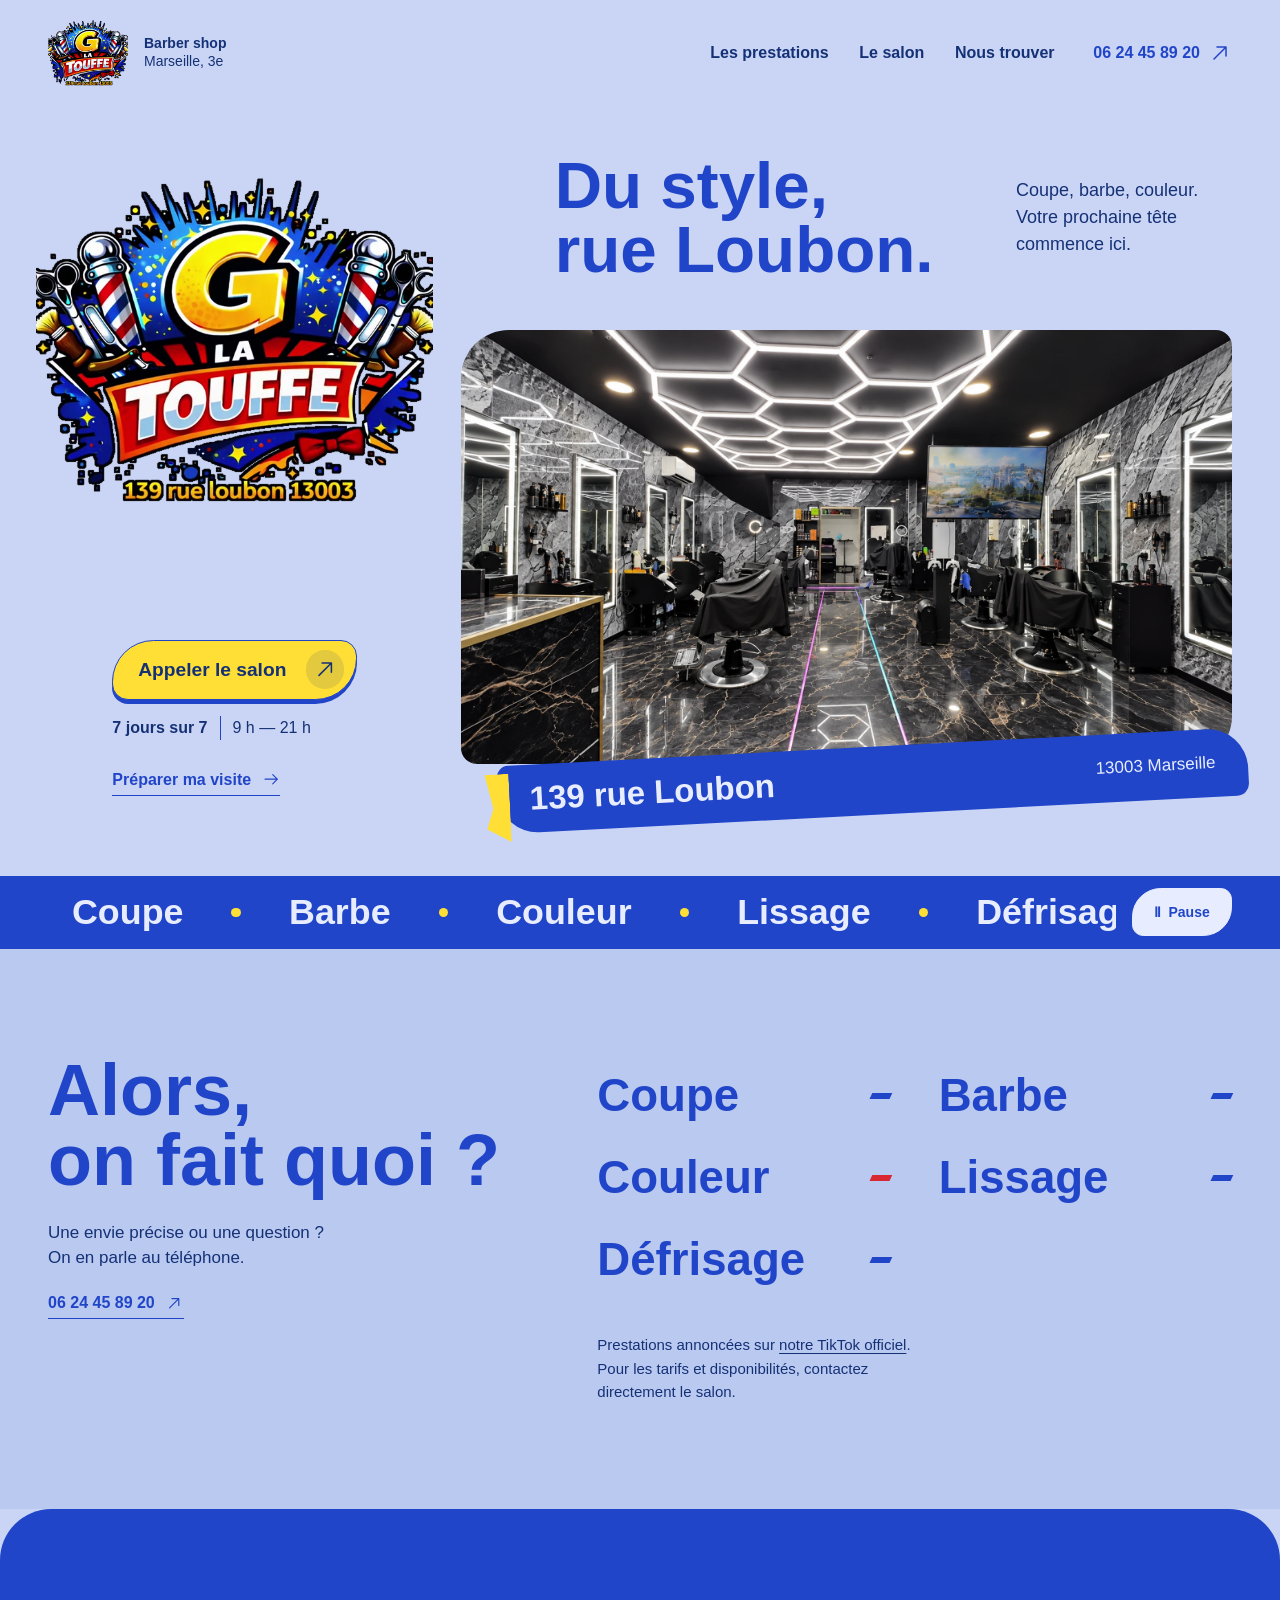
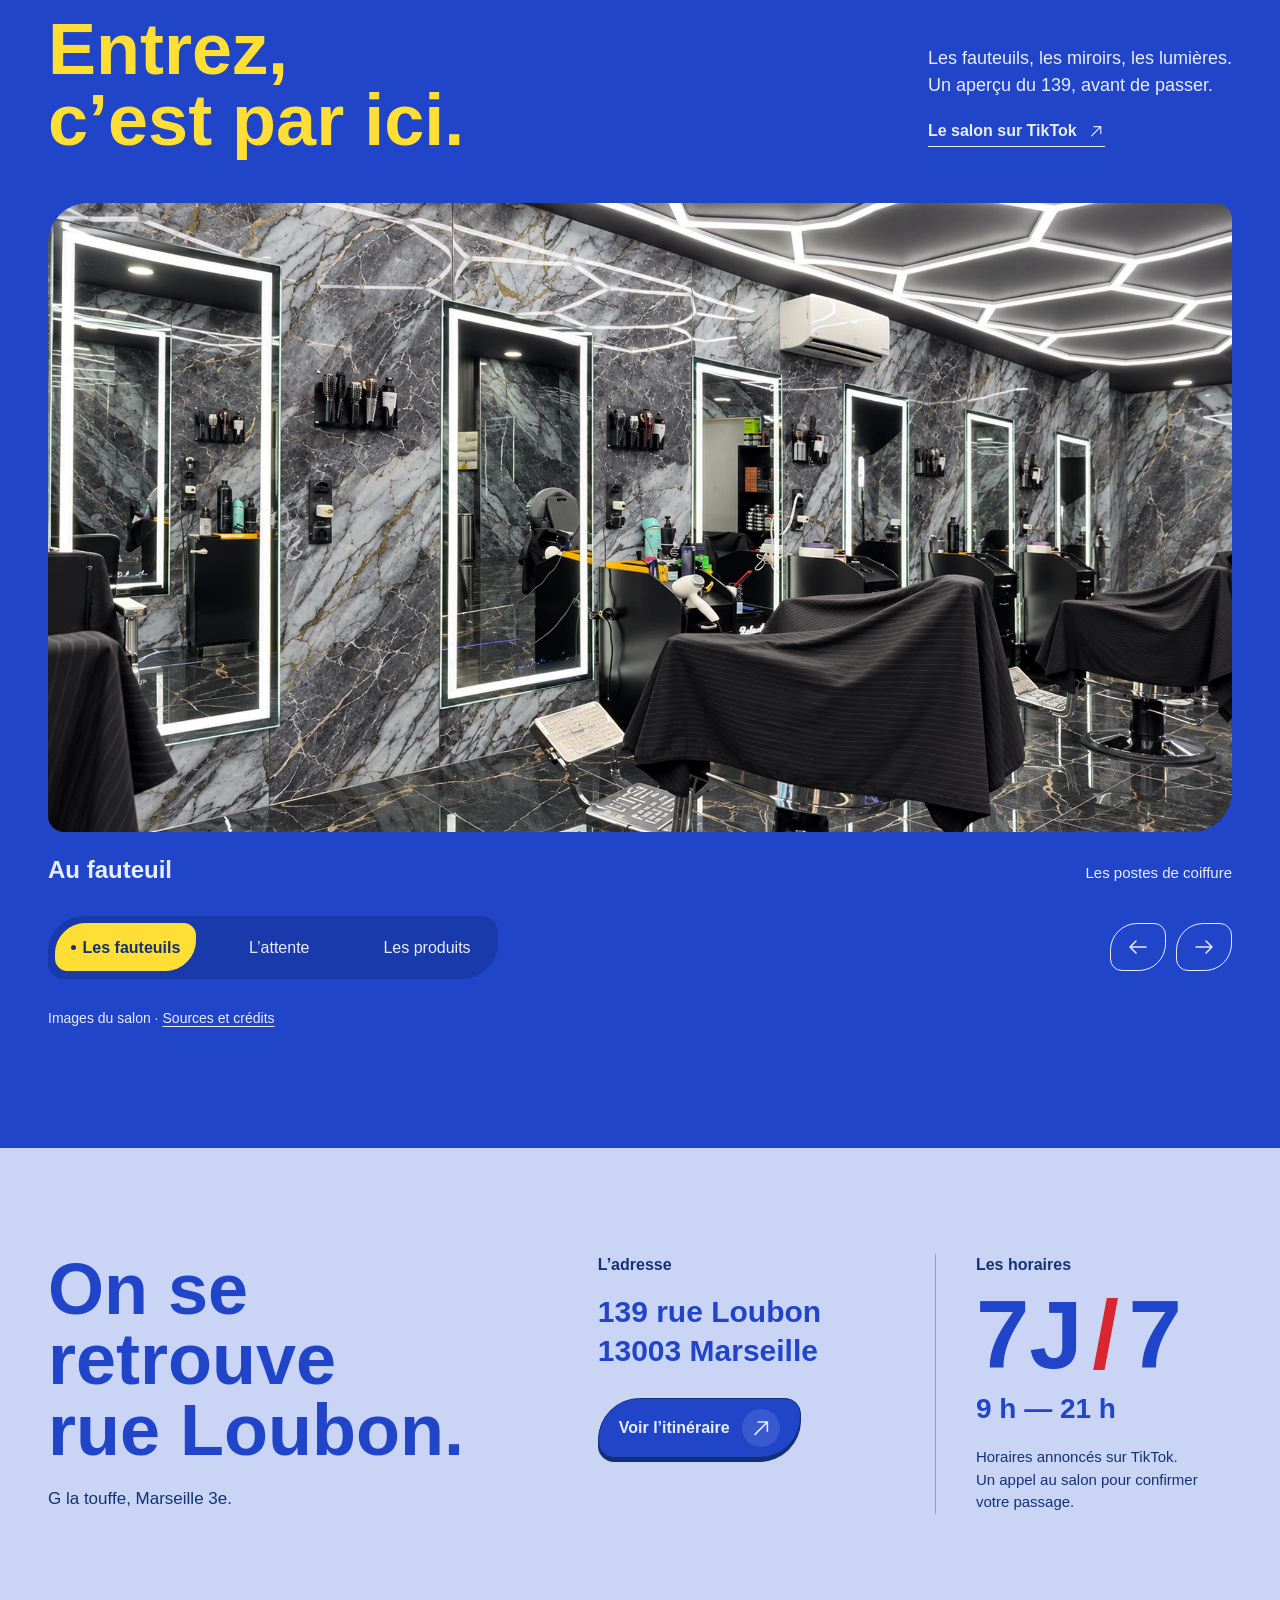
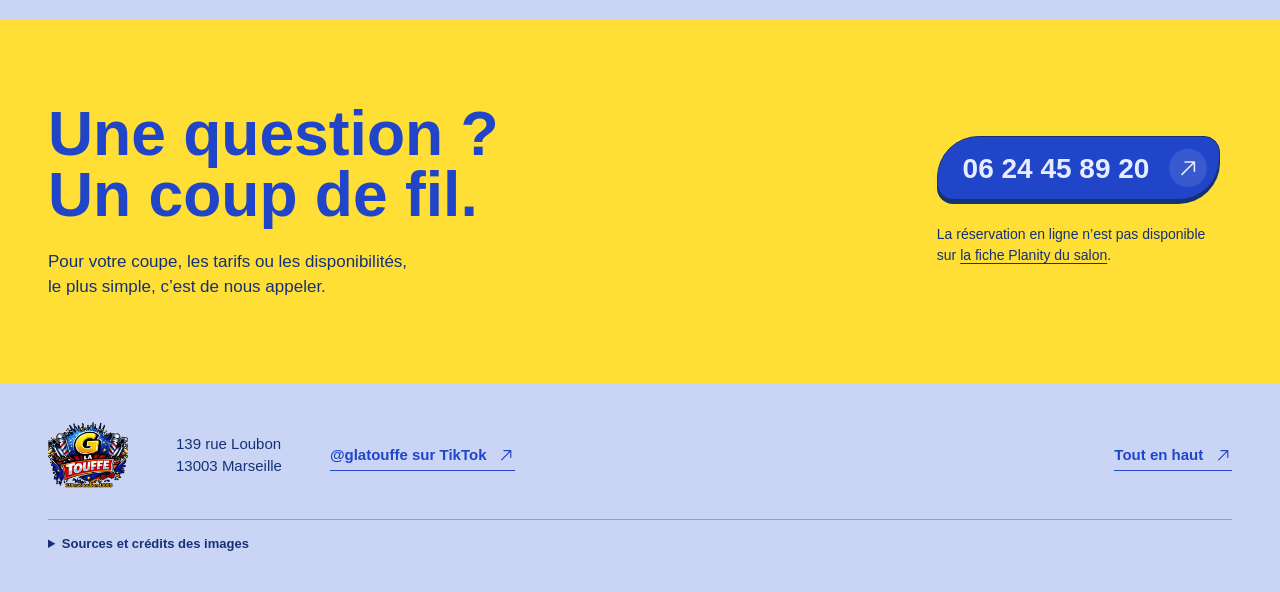
==== index.html @ 6d9f280c "Replace former site with G La Touffe presentation prototype" ====
<!DOCTYPE html>
<html lang="fr">
<head>
  <meta charset="utf-8">
  <meta name="viewport" content="width=device-width, initial-scale=1">
  <meta name="theme-color" content="#cad5f5">
  <meta name="robots" content="noindex, nofollow">
  <title>G la touffe — Barber shop, 139 rue Loubon à Marseille</title>
  <meta name="description" content="Coupe, barbe, couleur, lissage et défrisage chez G la touffe, 139 rue Loubon à Marseille. Appelez le salon au 06 24 45 89 20.">
  <link rel="icon" type="image/png" href="assets/logo-glatouffe-transparent.png">
  <link rel="preload" href="assets/fonts/barlow-condensed-bold-latin.woff2" as="font" type="font/woff2" crossorigin>
  <link rel="stylesheet" href="styles.css?v=4.1">
  <script src="script.js?v=4.2" defer></script>
  <script type="application/ld+json">
  {"@context":"https://schema.org","@type":"HairSalon","name":"G la touffe","telephone":"+33624458920","address":{"@type":"PostalAddress","streetAddress":"139 rue Loubon","postalCode":"13003","addressLocality":"Marseille","addressCountry":"FR"},"sameAs":["https://www.tiktok.com/@glatouffe","https://www.planity.com/g-la-touffe-13003-marseille"]}
  </script>
</head>
<body>
  <a class="skip-link" href="#contenu">Aller au contenu</a>
  <svg class="icon-definitions" aria-hidden="true" xmlns="http://www.w3.org/2000/svg">
    <symbol id="arrow-right" viewBox="0 0 24 24"><path d="M4 12H20M14 18L20 12L14 6" fill="none" stroke="currentColor" stroke-width="1.5" stroke-linecap="round" stroke-linejoin="round"/></symbol>
    <symbol id="arrow-up" viewBox="0 0 24 24"><path d="M6 18L18 6M18 15V6H9" fill="none" stroke="currentColor" stroke-width="1.5" stroke-linecap="round" stroke-linejoin="round"/></symbol>
  </svg>

  <header class="site-header">
    <div class="header-inner">
      <a class="home-link" href="#accueil" aria-label="G la touffe — accueil">
        <img src="assets/logo-glatouffe-transparent.png" alt="" width="576" height="576">
      </a>
      <p class="header-location">Barber shop<br><span>Marseille, 3e</span></p>
      <button class="menu-toggle" type="button" aria-expanded="false" aria-controls="navigation" hidden>
        <span class="menu-label">Menu</span><span class="menu-lines" aria-hidden="true"></span>
      </button>
      <nav class="navigation" id="navigation" aria-label="Navigation principale">
        <a href="#prestations">Les prestations</a>
        <a href="#salon">Le salon</a>
        <a href="#venir">Nous trouver</a>
        <a class="header-phone" href="tel:+33624458920">06&nbsp;24&nbsp;45&nbsp;89&nbsp;20 <svg aria-hidden="true"><use href="#arrow-up"/></svg></a>
      </nav>
    </div>
  </header>

  <main id="contenu" tabindex="-1">
    <section class="hero" id="accueil" aria-labelledby="hero-heading">
      <div class="hero-inner">
        <div class="hero-identity">
          <img class="hero-logo" src="assets/logo-glatouffe-transparent.png" alt="G la touffe" width="576" height="576" fetchpriority="high">
        </div>
        <div class="hero-copy">
          <h1 id="hero-heading"><span class="visually-hidden">G la touffe, barber shop à Marseille. </span>Du style, <br>rue Loubon.</h1>
          <p>Coupe, barbe, couleur. <br>Votre prochaine tête commence ici.</p>
        </div>
        <div class="hero-action">
          <!-- This action label may wrap at text zoom; it is not a telephone number. -->
          <!-- [html-validate-disable tel-non-breaking] -->
          <a class="action action-primary" href="tel:+33624458920"><span>Appeler le salon</span><svg aria-hidden="true"><use href="#arrow-up"/></svg></a>
          <!-- [html-validate-enable tel-non-breaking] -->
          <p class="hero-hours"><strong>7 jours sur 7</strong><span>9 h — 21 h</span></p>
          <a class="text-link" href="#venir">Préparer ma visite <svg aria-hidden="true"><use href="#arrow-right"/></svg></a>
        </div>
        <figure class="hero-scene">
          <div class="hero-photo-wrap">
            <img class="hero-photo" src="assets/salon-hero-wide-1920x1080.webp" alt="Le salon : fauteuils de barbier, miroirs et plafond lumineux géométrique." width="1920" height="1080" fetchpriority="high">
          </div>
          <figcaption class="address-ribbon">
            <span class="ribbon-address">139 rue Loubon</span>
            <span class="ribbon-city">13003 Marseille</span>
          </figcaption>
        </figure>
      </div>
    </section>

    <div class="service-band">
      <div class="band-window">
        <div class="band-track" aria-hidden="true">
          <div class="band-group"><span>Coupe</span><i></i><span>Barbe</span><i></i><span>Couleur</span><i></i><span>Lissage</span><i></i><span>Défrisage</span><i></i></div>
          <div class="band-group"><span>Coupe</span><i></i><span>Barbe</span><i></i><span>Couleur</span><i></i><span>Lissage</span><i></i><span>Défrisage</span><i></i></div>
        </div>
      </div>
      <p class="band-static">Coupe · Barbe · Couleur · Lissage · Défrisage</p>
      <button class="band-pause" type="button" hidden><span aria-hidden="true">Ⅱ</span><span class="pause-label">Pause</span></button>
    </div>

    <section class="services section-shell" id="prestations" aria-labelledby="services-heading">
      <div class="services-intro" data-reveal="heading">
        <h2 id="services-heading">Alors,<br>on fait quoi ?</h2>
        <p>Une envie précise ou une question ?<br>On en parle au téléphone.</p>
        <a class="text-link" href="tel:+33624458920">06&nbsp;24&nbsp;45&nbsp;89&nbsp;20 <svg aria-hidden="true"><use href="#arrow-up"/></svg></a>
      </div>
      <div class="service-menu" data-reveal="menu">
        <ul>
          <li><span>Coupe</span><span class="service-stroke" aria-hidden="true"></span></li>
          <li><span>Barbe</span><span class="service-stroke" aria-hidden="true"></span></li>
          <li><span>Couleur</span><span class="service-stroke" aria-hidden="true"></span></li>
          <li><span>Lissage</span><span class="service-stroke" aria-hidden="true"></span></li>
          <li><span>Défrisage</span><span class="service-stroke" aria-hidden="true"></span></li>
        </ul>
        <p>Prestations annoncées sur <a href="https://www.tiktok.com/@glatouffe">notre TikTok officiel</a>. Pour les tarifs et disponibilités, contactez directement le salon.</p>
      </div>
    </section>

    <section class="salon" id="salon" aria-labelledby="salon-heading">
      <div class="section-shell salon-heading" data-reveal="heading">
        <h2 id="salon-heading">Entrez, <br>c’est par ici.</h2>
        <div>
          <p>Les fauteuils, les miroirs, les lumières.<br>Un aperçu du 139, avant de passer.</p>
          <a class="text-link" href="https://www.tiktok.com/@glatouffe">Le salon sur TikTok <svg aria-hidden="true"><use href="#arrow-up"/></svg></a>
        </div>
      </div>
      <div class="gallery section-shell" data-gallery data-reveal="album">
        <div class="gallery-stage">
          <figure class="gallery-panel" id="photo-postes">
            <div class="gallery-image-wrap"><img src="assets/salon-stations-wide-1920x1080.webp" alt="L’enfilade de fauteuils de coiffure et de miroirs dans le salon." width="1920" height="1080" loading="lazy" decoding="async"></div>
            <figcaption><span>Au fauteuil</span><span>Les postes de coiffure</span></figcaption>
          </figure>
          <figure class="gallery-panel" id="photo-attente">
            <div class="gallery-image-wrap"><img src="assets/salon-lounge-wide-1920x1080.webp" alt="La banquette d’attente noire, devant le mur à effet marbre du salon." width="1920" height="1080" loading="lazy" decoding="async"></div>
            <figcaption><span>Un instant au calme</span><span>L’espace d’attente</span></figcaption>
          </figure>
          <figure class="gallery-panel" id="photo-produits">
            <div class="gallery-image-wrap"><img src="assets/salon-products-wide-1920x1080.webp" alt="Trois pots de produits coiffants Barber One présentés dans le salon." width="1920" height="1080" loading="lazy" decoding="async"></div>
            <figcaption><span>Dans le détail</span><span>Les produits au salon</span></figcaption>
          </figure>
        </div>
        <div class="gallery-controls" hidden>
          <div class="gallery-tabs" role="tablist" aria-label="Choisir une vue du salon">
            <button type="button" role="tab" id="tab-postes" aria-controls="photo-postes" aria-selected="true">Les fauteuils</button>
            <button type="button" role="tab" id="tab-attente" aria-controls="photo-attente" aria-selected="false" tabindex="-1">L’attente</button>
            <button type="button" role="tab" id="tab-produits" aria-controls="photo-produits" aria-selected="false" tabindex="-1">Les produits</button>
          </div>
          <div class="gallery-arrows">
            <button class="round-button previous" type="button" aria-label="Vue précédente du salon"><svg aria-hidden="true"><use href="#arrow-right"/></svg></button>
            <button class="round-button next" type="button" aria-label="Vue suivante du salon"><svg aria-hidden="true"><use href="#arrow-right"/></svg></button>
          </div>
        </div>
        <p class="media-credit">Images du salon · <a href="#credits">Sources et crédits</a></p>
      </div>
    </section>

    <section class="visit section-shell" id="venir" aria-labelledby="visit-heading">
      <div class="visit-heading" data-reveal="heading">
        <h2 id="visit-heading">On se retrouve<br>rue Loubon.</h2>
        <p>G la touffe, Marseille 3e.</p>
      </div>
      <div class="visit-details" data-reveal="details">
        <div class="visit-address">
          <h3>L’adresse</h3>
          <address>139 rue Loubon<br>13003 Marseille</address>
          <a class="action action-blue" href="https://www.google.com/maps/dir/?api=1&amp;destination=139+Rue+Loubon+13003+Marseille"><span>Voir l’itinéraire</span><svg aria-hidden="true"><use href="#arrow-up"/></svg></a>
        </div>
        <div class="visit-hours">
          <h3>Les horaires</h3>
          <p class="hours-display">7J<span>/</span>7</p>
          <p class="hours-time">9 h — 21 h</p>
          <p class="small-copy">Horaires annoncés sur TikTok.<br>Un appel au salon pour confirmer votre passage.</p>
        </div>
      </div>
    </section>

    <section class="contact" aria-labelledby="contact-heading">
      <div class="contact-inner section-shell">
        <div data-reveal="heading">
          <h2 id="contact-heading">Une question ?<br>Un coup de fil.</h2>
          <p>Pour votre coupe, les tarifs ou les disponibilités,<br>le plus simple, c’est de nous appeler.</p>
        </div>
        <div class="contact-action">
          <a class="action action-blue action-large" href="tel:+33624458920"><span>06&nbsp;24&nbsp;45&nbsp;89&nbsp;20</span><svg aria-hidden="true"><use href="#arrow-up"/></svg></a>
          <p>La réservation en ligne n’est pas disponible<br>sur <a href="https://www.planity.com/g-la-touffe-13003-marseille">la fiche Planity du salon</a>.</p>
        </div>
      </div>
    </section>
  </main>

  <footer class="site-footer section-shell">
    <div class="footer-main">
      <a class="footer-logo" href="#accueil" aria-label="G la touffe — retour en haut"><img src="assets/logo-glatouffe-transparent.png" alt="" width="576" height="576" loading="lazy"></a>
      <p>139 rue Loubon<br>13003 Marseille</p>
      <a class="text-link" href="https://www.tiktok.com/@glatouffe">@glatouffe sur TikTok <svg aria-hidden="true"><use href="#arrow-up"/></svg></a>
      <a class="text-link" href="#accueil">Tout en haut <svg aria-hidden="true"><use href="#arrow-up"/></svg></a>
    </div>
    <details class="credits" id="credits">
      <summary>Sources et crédits des images</summary>
      <div>
      <p>Informations issues de la fiche Planity et du TikTok officiel, relevées le 23 septembre 2026. Prototype de présentation : cette proposition ne constitue pas un site officiel approuvé par le salon.</p>
        <p>Les quatre vues du salon sont des restaurations et élargissements génératifs Image 2 de <a href="https://www.tiktok.com/@glatouffe/video/7645788285482143009">la vidéo officielle de présentation du salon</a>, sans personnes ajoutées. Elles ne sont pas des photographies documentaires non retouchées. Leur fidélité au lieu et les droits de réutilisation doivent être approuvés par le salon avant une utilisation officielle.</p>
        <p>Logo officiel dérivé avec retrait du fond extérieur uniquement. Polices Barlow et Barlow Condensed : The Barlow Project Authors, SIL OFL 1.1. Icônes Solar Linear : <a href="https://www.figma.com/@480design">480 Design</a>, <a href="https://creativecommons.org/licenses/by/4.0/">CC BY 4.0</a>.</p>
      </div>
    </details>
  </footer>
</body>
</html>
---- styles.css ----
@font-face {
  font-family: Barlow;
  src: url("assets/fonts/barlow-regular-latin.woff2") format("woff2");
  font-weight: 400;
  font-display: swap;
}
@font-face {
  font-family: Barlow;
  src: url("assets/fonts/barlow-semibold-latin.woff2") format("woff2");
  font-weight: 600;
  font-display: swap;
}
@font-face {
  font-family: "Barlow Condensed";
  src: url("assets/fonts/barlow-condensed-bold-latin.woff2") format("woff2");
  font-weight: 700;
  font-display: swap;
}
@font-face {
  font-family: "Barlow Fallback";
  src: local("Arial");
  /* Measured x-height: Barlow 506/1000, local Arial 1062/2048. */
  size-adjust: 97.58%;
  ascent-override: 102.48%;
  descent-override: 20.50%;
  line-gap-override: 0%;
}
:root {
  color-scheme: light;
  --pale: #e7edff;
  --blue: #2145c8;
  --ink: #153176;
  --air: #cad5f5;
  --services-surface: #bac9f0;
  --yellow: #ffde35;
  --red: #d82731;
  --line: #8c9fd0;
  --focus-color: var(--ink);
  --focus-gap: var(--air);
  --font-body: Barlow, "Barlow Fallback", Arial, sans-serif;
  --font-display: "Barlow Condensed", "Arial Narrow", sans-serif;
  --heading: clamp(2.75rem, 1.7rem + 3.5vw, 5.5rem);
  --gutter: clamp(1.25rem, .6rem + 3vw, 4rem);
  --space-section: clamp(4rem, 2.6rem + 5vw, 8rem);
  --ease-ui: cubic-bezier(.2, 0, 0, 1);
  --ease-enter: cubic-bezier(.16, 1, .3, 1);
}
* { box-sizing: border-box; }
html { scroll-padding-block-start: 1rem; }
body { margin: 0; color: var(--ink); background: var(--air); font: 400 1.125rem/1.5 var(--font-body); }
button, input, select, textarea { font: inherit; }
button, a { -webkit-tap-highlight-color: transparent; }
a { color: inherit; text-decoration-thickness: .075em; text-underline-offset: .2em; }
button { cursor: pointer; }
button:disabled { cursor: default; }
button, a, summary { touch-action: manipulation; }
img { display: block; max-inline-size: 100%; block-size: auto; }
figure, p, h1, h2, h3 { margin: 0; }
h1, h2, h3 { text-wrap: balance; }
h1, h2 { font-family: var(--font-display); font-weight: 700; line-height: .98; color: var(--blue); }
h2 { font-size: var(--heading); }
p { text-wrap: pretty; }
svg { inline-size: 1.5rem; block-size: 1.5rem; flex-shrink: 0; }
[hidden] { display: none !important; }
:focus-visible { outline: 3px solid var(--focus-color); outline-offset: 4px; box-shadow: 0 0 0 4px var(--focus-gap); }
section:focus { outline-offset: -5px; }
::selection { color: var(--ink); background: var(--yellow); }
.visually-hidden { position: absolute; inline-size: 1px; block-size: 1px; padding: 0; margin: -1px; overflow: hidden; clip-path: inset(50%); white-space: nowrap; border: 0; }
.icon-definitions { position: absolute; inline-size: 0; block-size: 0; overflow: hidden; }
.skip-link { position: absolute; z-index: 20; inset-block-start: 1rem; inset-inline-start: 1rem; min-block-size: 3rem; padding: .75rem 1rem; border-radius: 1.5rem .65rem 1.5rem .65rem; background: var(--yellow); color: var(--ink); transform: translateY(-200%); font-weight: 600; }
.skip-link:focus { transform: none; }
.section-shell, .header-inner, .hero-inner { inline-size: min(100% - var(--gutter) * 2, 80rem); margin-inline: auto; }

/* A quiet navigation leaves the illustrated sign to lead the page. */
.site-header { background: var(--air); position: relative; z-index: 10; }
.header-inner { display: flex; align-items: center; flex-wrap: wrap; column-gap: .75rem; padding-block: .6rem; }
.home-link { display: block; inline-size: 4.25rem; flex-shrink: 0; border-radius: 50%; }
.home-link img { inline-size: 100%; }
.header-location { font-size: .875rem; font-weight: 600; line-height: 1.25; }
.header-location span { font-weight: 400; }
.menu-toggle { position: relative; display: flex; align-items: center; gap: .7rem; min-block-size: 3rem; padding: .55rem .9rem .55rem 1rem; margin-inline-start: auto; border: 1.5px solid var(--blue); color: var(--blue); background: transparent; font-weight: 600; border-radius: 1.8rem .75rem 1.8rem .75rem; transition: background-color 180ms var(--ease-ui), color 180ms var(--ease-ui), transform 100ms var(--ease-ui); }
.menu-toggle:hover, .menu-toggle:focus-visible { background: var(--yellow); color: var(--ink); }
.menu-toggle:active { transform: scale(.97); }
.menu-lines { inline-size: 1.25rem; block-size: .65rem; position: relative; border-block: 2px solid currentColor; }
.menu-lines::after { content: ""; position: absolute; inset: 50% 0 auto; border-block-start: 2px solid currentColor; transform: translateY(-1px); }
.menu-toggle[aria-expanded="true"] .menu-lines { transform: rotate(-45deg); border-block-end: 0; block-size: 0; }
.menu-toggle[aria-expanded="true"] .menu-lines::after { transform: rotate(90deg); inset-block-start: -2px; }
.navigation { display: flex; flex-wrap: wrap; gap: .25rem 1rem; inline-size: 100%; padding-block: .75rem; }
.navigation > a { display: inline-flex; align-items: center; min-block-size: 3rem; font-size: 1rem; text-decoration: none; font-weight: 600; position: relative; }
.navigation > a::after { content: ""; position: absolute; inset-inline: 0; inset-block-end: .45rem; block-size: 3px; background: var(--blue); transform: scaleX(0); transform-origin: left; transition: transform 180ms var(--ease-ui); }
.navigation > a:hover::after, .navigation > a:focus-visible::after { transform: scaleX(1); }
.navigation .header-phone { gap: .5rem; color: var(--blue); font-variant-numeric: tabular-nums; }
.nav-enhanced .navigation { flex-direction: column; margin-block-start: .5rem; padding: .75rem 1rem; border-radius: 1.75rem .75rem 1.75rem .75rem; background: var(--services-surface); }
.nav-enhanced .navigation a { padding-inline: .5rem; }
.nav-enhanced .navigation a::after { inset-inline: .5rem auto; inline-size: 2rem; }

/* The mark / photo / address ribbon make one composition, not three cards. */
.hero { background: var(--air); }
.hero-inner { display: grid; grid-template-columns: minmax(0, 1fr); row-gap: 1.5rem; padding-block: 1.25rem 3rem; }
.hero-identity { justify-self: center; inline-size: clamp(12.5rem, 10.5rem + 12vw, 24rem); }
.hero-logo { inline-size: 100%; aspect-ratio: 1; object-fit: contain; }
.hero-copy { text-align: center; }
.hero-copy h1 { font-size: clamp(2.5rem, 1.9rem + 2.5vw, 5rem); }
.hero-copy h1 br { display: none; }
.hero-copy p { margin-block-start: .75rem; font-size: 1.0625rem; line-height: 1.4; }
.hero-copy p br { display: none; }
.hero-action { display: flex; flex-direction: column; align-items: center; gap: 1rem; }
.hero-hours { display: flex; gap: .75rem; font-size: 1rem; align-items: center; }
.hero-hours strong { font-weight: 600; }
.hero-hours > span { padding-inline-start: .75rem; border-inline-start: 1px solid var(--blue); font-variant-numeric: tabular-nums; }
.hero-action > .text-link { display: none; }
.hero-scene { position: relative; margin-block-start: .5rem; padding-block-end: 1.8rem; }
.hero-photo-wrap { position: relative; overflow: hidden; border-radius: 2.25rem .85rem 2.25rem .85rem; background: var(--ink); }
.hero-photo { inline-size: 100%; aspect-ratio: 16 / 10; object-fit: cover; }
.address-ribbon { position: absolute; inset-inline: 1.25rem -.25rem; inset-block-end: 0; display: flex; flex-wrap: wrap; justify-content: space-between; align-items: center; gap: .1rem 1rem; padding: .7rem 1rem .7rem 1.25rem; border-radius: .5rem 1.6rem .5rem 1.6rem; color: var(--pale); background: var(--blue); transform: rotate(-3deg); transform-origin: 80% 50%; }
.address-ribbon::before { content: ""; position: absolute; inset-inline-start: -.75rem; inset-block-start: 8px; inline-size: 1.5rem; block-size: 100%; background: var(--yellow); clip-path: polygon(0 0, 100% 0, 100% 100%, 0 80%, 30% 50%); z-index: -1; }
.ribbon-address { font-family: var(--font-display); font-size: clamp(1.4rem, 1.1rem + 1.2vw, 2.8rem); font-weight: 700; line-height: 1.1; }
.ribbon-city { font-size: .875rem; white-space: nowrap; }

/* One clipped silhouette owns the face, hover layer, outline and relief. */
.action { --action-bg: var(--yellow); --action-fg: var(--ink); --action-hover: #f7ce22; --action-edge: var(--blue); position: relative; isolation: isolate; overflow: hidden; overflow: clip; display: inline-flex; align-items: center; justify-content: space-between; gap: 1.2rem; min-block-size: 3.5rem; max-inline-size: 100%; padding: .6rem .75rem .6rem 1.55rem; border: 1.5px solid var(--action-edge); border-radius: 2.6rem 1rem 2.6rem 1rem; color: var(--action-fg); text-decoration: none; font-weight: 600; line-height: 1.25; background: var(--action-bg); box-shadow: 0 4px 0 var(--action-edge); transition: transform 220ms var(--ease-ui); }
.action::before { content: ""; position: absolute; inset: 0; z-index: -1; background: var(--action-hover); transform: translateX(-101%); transition: transform 220ms var(--ease-ui); }
.action span { min-inline-size: 0; }
.action > svg { inline-size: 2.4rem; block-size: 2.4rem; padding: .425rem; border-radius: 50%; background: color-mix(in oklch, var(--action-fg) 12%, transparent); transition: transform 220ms var(--ease-ui); }
.action:hover::before, .action:focus-visible::before { transform: translateX(0); }
.action:hover > svg, .action:focus-visible > svg { transform: translate(2px, -2px); }
.action:hover, .action:focus-visible { transform: translateY(-1px); }
.action:active { transform: translateY(2px) scale(.985); transition-duration: 100ms; }
.action:focus-visible { outline-color: var(--focus-color); box-shadow: 0 0 0 4px var(--focus-gap); }
.action-blue { --action-bg: var(--blue); --action-fg: var(--pale); --action-hover: #193aab; --action-edge: var(--ink); }
.text-link { display: inline-flex; align-items: center; gap: .65rem; min-block-size: 3rem; color: var(--blue); font-size: 1rem; font-weight: 600; text-decoration: none; }
.text-link { background-image: linear-gradient(currentColor, currentColor); background-size: 100% 1px; background-repeat: no-repeat; background-position: 0 calc(100% - .5rem); }
.text-link svg { inline-size: 1.15rem; block-size: 1.15rem; transition: transform 180ms var(--ease-ui); }
.text-link:hover svg, .text-link:focus-visible svg { transform: translate(3px, -1px); }

/* A useful service band; the same information is always readable below it. */
.service-band { --focus-color: var(--yellow); --focus-gap: var(--blue); position: relative; display: grid; grid-template-columns: minmax(0, 1fr) auto; align-items: center; gap: 1rem; color: var(--pale); background: var(--blue); padding: .8rem var(--gutter); }
.band-window { display: none; min-inline-size: 0; overflow: hidden; }
.band-track { display: flex; inline-size: max-content; }
.band-group { display: flex; align-items: center; gap: 2rem; padding-inline: 1rem; }
.band-group span { font: 700 clamp(1.65rem, 1.2rem + 1.3vw, 3.3rem)/1.2 var(--font-display); }
.band-group i { display: block; inline-size: .6rem; block-size: .6rem; border-radius: 50%; background: var(--yellow); }
.band-group + .band-group { display: none; }
.band-static { grid-column: 1 / -1; text-align: center; font-weight: 600; font-size: 1rem; }
.band-track { display: none; }
.motion-enabled .band-static { position: absolute; inline-size: 1px; block-size: 1px; overflow: hidden; clip-path: inset(50%); padding: 0; }
.motion-enabled .band-window { display: block; }
.motion-enabled .band-track, .motion-enabled .band-group + .band-group { display: flex; }
.motion-enabled .band-track { animation: service-drift 30s linear infinite; }
.band-pause { position: relative; display: flex; align-items: center; justify-content: center; gap: .45rem; min-inline-size: 6.25rem; min-block-size: 3rem; padding: .55rem .85rem; background: var(--pale); border: 1.5px solid var(--pale); color: var(--blue); border-radius: 1.8rem .7rem 1.8rem .7rem; font-size: .875rem; font-weight: 600; transition: background-color 180ms var(--ease-ui), color 180ms var(--ease-ui), transform 100ms var(--ease-ui); }
.band-pause:hover, .band-pause:focus-visible { background: var(--yellow); color: var(--ink); }
.band-pause:active { transform: scale(.97); }
.service-band.is-paused .band-track, .service-band.is-offscreen .band-track, .service-band.is-document-hidden .band-track { animation-play-state: paused; }
@keyframes service-drift { to { transform: translateX(-50%); } }

/* The service list is a menu, not a stack of promotional cards. */
.services { --focus-gap: var(--services-surface); inline-size: 100%; padding-block: var(--space-section); padding-inline: max(var(--gutter), calc((100% - 80rem) / 2)); display: grid; gap: 2.5rem; background: var(--services-surface); }
.services-intro > p { margin-block: 1.5rem .5rem; font-size: 1.0625rem; }
.service-menu ul { list-style: none; margin: 0; padding: 0; display: grid; }
.service-menu li { display: flex; align-items: center; gap: 1rem; padding-block: .65rem; font-family: var(--font-display); font-size: clamp(2rem, 1.65rem + 1.5vw, 4rem); line-height: 1.1; color: var(--blue); font-weight: 700; }
.service-menu li:first-child { padding-block-start: 0; }
.service-menu li span:first-child { flex: 1; }
.service-stroke { display: block; inline-size: 1.25rem; block-size: .35rem; background: var(--blue); transform: skewX(-25deg); }
.service-menu li:nth-child(3) .service-stroke { background: var(--red); }
.service-menu > p { max-inline-size: 41ch; margin-block-start: 1.5rem; font-size: .9375rem; line-height: 1.55; }

/* The album is the only substantial photo surface after the hero. */
.salon { --focus-color: var(--yellow); --focus-gap: var(--blue); padding-block: var(--space-section); color: var(--pale); background: var(--blue); border-start-start-radius: clamp(2rem, 4vw, 4rem); border-start-end-radius: clamp(2rem, 4vw, 4rem); }
.salon h2 { color: var(--yellow); }
.salon .text-link { color: var(--pale); }
.salon-heading { display: grid; gap: 1.75rem; margin-block-end: 2.5rem; }
.salon-heading p { max-inline-size: 34ch; font-size: 1.0625rem; margin-block-end: .5rem; }
.gallery-stage { position: relative; }
.gallery-panel + .gallery-panel { margin-block-start: 2rem; }
.gallery-image-wrap { overflow: hidden; border-radius: 1.5rem .75rem 1.5rem .75rem; background: var(--ink); }
.gallery-panel img { inline-size: 100%; aspect-ratio: 4 / 3; object-fit: cover; }
.gallery-panel figcaption { display: flex; justify-content: space-between; flex-wrap: wrap; align-items: baseline; gap: .5rem 1rem; padding-block: 1rem; }
.gallery-panel figcaption span:first-child { font-size: 1.2rem; font-weight: 600; color: var(--pale); }
.gallery-panel figcaption span:last-child { font-size: .9375rem; }
.gallery-enhanced .gallery-panel { margin: 0; }
.gallery-controls { display: flex; justify-content: space-between; align-items: center; gap: 1rem; margin-block-start: .5rem; flex-wrap: wrap; }
.gallery-tabs { display: grid; grid-template-columns: repeat(3, minmax(0, 1fr)); gap: .35rem; inline-size: 100%; padding: .45rem; border-radius: 2.25rem 1rem 2.25rem 1rem; background: #193aab; }
.gallery-tabs button { position: relative; display: flex; align-items: center; justify-content: center; gap: .4rem; color: var(--pale); background: transparent; border: 1.5px solid transparent; border-radius: 1.9rem .75rem 1.9rem .75rem; min-block-size: 3rem; padding: .55rem .5rem; font-size: .875rem; line-height: 1.2; transition: background-color 180ms var(--ease-ui), color 180ms var(--ease-ui), transform 100ms var(--ease-ui); }
.gallery-tabs button::before { content: ""; display: block; flex-shrink: 0; inline-size: .35rem; block-size: .35rem; border-radius: 50%; background: currentColor; opacity: 0; }
.gallery-tabs button[aria-selected="true"] { font-weight: 600; color: var(--ink); background: var(--yellow); border-color: var(--yellow); }
.gallery-tabs button[aria-selected="true"]::before { opacity: 1; }
.gallery-tabs button:hover, .gallery-tabs button:focus-visible { background: var(--pale); color: var(--ink); }
.gallery-tabs button[aria-selected="true"]:hover, .gallery-tabs button[aria-selected="true"]:focus-visible { background: #f7ce22; }
.gallery-tabs button:active { transform: scale(.97); }
.gallery-arrows { display: flex; gap: .65rem; margin-inline-start: auto; }
.round-button { display: grid; place-items: center; inline-size: 3.5rem; block-size: 3rem; border: 1.5px solid var(--pale); border-radius: 1.7rem .75rem 1.7rem .75rem; color: var(--pale); background: transparent; transition: transform 100ms var(--ease-ui), background-color 180ms var(--ease-ui), color 180ms var(--ease-ui); }
.round-button.previous svg { transform: rotate(180deg); }
.round-button:hover, .round-button:focus-visible { background: var(--yellow); color: var(--ink); border-color: var(--yellow); }
.round-button:active { transform: scale(.95); }
.media-credit { display: flex; align-items: center; flex-wrap: wrap; gap: .25rem; max-inline-size: 78ch; margin-block-start: 1rem; font-size: .875rem; line-height: 1.5; }
.media-credit a { display: inline-flex; align-items: center; min-block-size: 3rem; }

/* Address and hours share a rhythm but never become identical cards. */
.visit { padding-block: var(--space-section); }
.visit-heading > p { margin-block-start: 1.25rem; font-size: 1.0625rem; }
.visit-details { margin-block-start: 2.5rem; display: grid; gap: 3.5rem; }
.visit-details h3 { font: 600 1rem/1.4 var(--font-body); margin-block-end: 1rem; }
.visit-address address { font-style: normal; font-size: clamp(1.5rem, 1.15rem + 1.2vw, 3rem); line-height: 1.3; font-weight: 600; color: var(--blue); margin-block-end: 1.75rem; }
.hours-display { display: flex; align-items: baseline; font-family: var(--font-display); font-weight: 700; font-size: clamp(4rem, 2rem + 5vw, 8rem); line-height: .9; color: var(--blue); }
.hours-display span { color: var(--red); padding-inline: .1em; }
.hours-time { font-size: 1.75rem; font-weight: 600; margin-block: .6rem 1rem; color: var(--blue); font-variant-numeric: tabular-nums; }
.small-copy { font-size: .9375rem; }
.contact { --focus-gap: var(--yellow); position: relative; color: var(--ink); background: var(--yellow); }
.contact-inner { display: grid; gap: 2.25rem; padding-block: clamp(3.5rem, 2rem + 4vw, 6rem); }
.contact h2 { color: var(--blue); font-size: clamp(2.75rem, 1.5rem + 3vw, 5.5rem); }
.contact h2 + p { font-size: 1.0625rem; margin-block-start: 1.5rem; }
.contact-action { display: flex; flex-direction: column; align-items: flex-start; gap: 1.5rem; }
.action-large { min-block-size: 4rem; font-size: clamp(1.25rem, .95rem + 1vw, 2.5rem); font-variant-numeric: tabular-nums; }
.contact-action p { font-size: .875rem; line-height: 1.5; }
.site-footer { padding-block: 2rem 1.5rem; font-size: .9375rem; }
.footer-main { display: flex; gap: 1.25rem 2rem; align-items: center; flex-wrap: wrap; padding-block-end: 1.5rem; }
.footer-logo { display: block; inline-size: 5rem; border-radius: 50%; }
.footer-logo img { inline-size: 100%; }
.footer-main > p { line-height: 1.5; }
.footer-main .text-link { font-size: .9375rem; }
.credits { border-block-start: 1px solid var(--line); font-size: .8125rem; }
.credits summary { cursor: pointer; min-block-size: 3rem; padding-block: .85rem; font-weight: 600; }
.credits summary:hover, .credits summary:focus-visible { text-decoration: underline; text-underline-offset: .2em; }
.credits > div { max-inline-size: 86ch; }
.credits p + p { margin-block-start: 1rem; }
.credits p:last-child { padding-block-end: .5rem; }

@media (min-width: 38rem) {
  .hero-inner { grid-template-columns: .9fr 1.1fr; column-gap: 2rem; row-gap: 1.5rem; padding-block: 2rem 4rem; }
  .hero-identity { grid-column: 1; grid-row: 1 / 3; inline-size: 100%; max-inline-size: 22rem; align-self: center; }
  .hero-copy { grid-column: 2; grid-row: 1; text-align: left; align-self: end; }
  .hero-copy h1 br, .hero-copy p br { display: block; }
  .hero-action { grid-column: 2; grid-row: 2; align-items: flex-start; }
  .hero-scene { grid-column: 1 / -1; grid-row: 3; margin-block-start: 1rem; }
  .hero-photo { aspect-ratio: 16 / 8; }
  .address-ribbon { inset-inline: 20% -.5rem; padding-inline: 2rem; }
  .ribbon-city { font-size: 1rem; }
  .services { grid-template-columns: 1fr 1fr; gap: 4rem; }
  .salon-heading { grid-template-columns: 1fr 1fr; gap: 3rem; align-items: end; }
  .salon-heading > div { justify-self: end; }
  .gallery-panel img { aspect-ratio: 16 / 9; }
  .gallery-tabs { inline-size: auto; gap: .45rem; }
  .gallery-tabs button { padding-inline: .9rem; font-size: 1rem; }
  .visit-details { grid-template-columns: 1fr 1fr; gap: 3rem; }
  .visit-hours { padding-inline-start: 3rem; border-inline-start: 1px solid var(--line); }
  .contact-inner { grid-template-columns: 1.1fr 1fr; align-items: center; gap: 3rem; }
  .contact-action { justify-self: end; }
  .footer-main .text-link:last-child { margin-inline-start: auto; }
}
@media (min-width: 60rem) {
  .header-inner { flex-wrap: nowrap; gap: 1rem; padding-block: .8rem; }
  .home-link { inline-size: 5rem; }
  .header-location { font-size: .875rem; margin-inline-end: auto; }
  .navigation, .nav-enhanced .navigation { inline-size: auto; flex-direction: row; margin: 0; padding: 0; gap: clamp(1rem, 2.4vw, 2.5rem); background: transparent; border-radius: 0; }
  .navigation > a, .nav-enhanced .navigation a { padding-inline: 0; }
  .nav-enhanced .navigation a::after { inline-size: 100%; inset-inline-start: 0; }
  .navigation .header-phone { margin-inline-start: .5rem; }
  .hero-inner { grid-template-columns: repeat(12, minmax(0, 1fr)); grid-template-rows: auto auto auto; column-gap: 2rem; row-gap: 1.5rem; padding-block: 2rem 4.5rem; }
  .hero-identity { grid-column: 1 / 5; grid-row: 1 / 3; max-inline-size: none; inline-size: calc(100% + 1.5rem); align-self: start; margin-block-start: 1rem; }
  .hero-copy { grid-column: 6 / 13; grid-row: 1; display: flex; gap: 2rem; align-items: center; padding-block: .5rem 1rem; }
  .hero-copy h1 { flex: 1; font-size: clamp(2.5rem, 1.7rem + 3vw, 5rem); }
  .hero-copy p { flex: 0 1 13.5rem; font-size: 1.125rem; margin: 0; line-height: 1.5; }
  .hero-action { grid-column: 1 / 5; grid-row: 3; align-self: start; justify-self: center; align-items: flex-start; padding-block-start: .5rem; }
  .hero-action > .text-link { display: inline-flex; }
  .hero-scene { grid-column: 5 / 13; grid-row: 2 / 4; margin: 0; padding-block-end: 2.5rem; align-self: end; }
  .hero-photo-wrap { border-radius: 3rem 1rem 3rem 1rem; }
  .hero-photo { aspect-ratio: 16 / 10; }
  .address-ribbon { inset-inline: 2.25rem -1rem; padding-block: 1rem; border-radius: .75rem 2.5rem .75rem 2.5rem; }
  .ribbon-address { font-size: clamp(1.4rem, 1.1rem + 1.2vw, 2.8rem); }
  .ribbon-city { font-size: 1.0625rem; }
  .band-group { gap: 3rem; padding-inline: 1.5rem; }
  .services { grid-template-columns: 5fr 7fr; gap: 6rem; }
  .service-menu ul { grid-template-columns: 1fr 1fr; column-gap: 3rem; }
  .service-menu li { padding-block: 1rem; }
  .service-menu li:first-child { padding-block-start: 1rem; }
  .service-menu li:last-child { grid-column: 1 / -1; max-inline-size: calc(50% - 1.5rem); }
  .service-menu > p { margin-block-start: 2rem; }
  .salon-heading { grid-template-columns: 1fr 1fr; margin-block-end: 3rem; }
  .salon-heading h2 br { display: none; }
  .salon-heading p { font-size: 1.125rem; }
  .gallery { inline-size: min(100% - var(--gutter) * 2, 74rem); }
  .gallery-image-wrap { border-radius: 2.5rem 1rem 2.5rem 1rem; }
  .gallery-panel img { aspect-ratio: 16 / 8.5; }
  .gallery-panel figcaption { padding-block: 1.25rem; }
  .gallery-panel figcaption span:first-child { font-size: 1.5rem; }
  .visit { display: grid; grid-template-columns: .95fr 1.4fr; gap: 4rem; }
  .visit-details { margin: 0; gap: 2.5rem; align-items: start; }
  .visit-hours { padding-inline-start: 2.5rem; }
  .visit-address address { font-size: 1.625rem; }
  .visit-address .action { gap: .75rem; font-size: 1rem; padding-inline: 1.25rem; }
  .hours-display { font-size: 5rem; }
  .contact-action { padding-inline-end: .75rem; }
  .footer-main { flex-wrap: nowrap; gap: 3rem; }
}
@media (min-width: 80rem) {
  .hero-inner { padding-block-start: 2.5rem; }
  .hero-identity { margin-block-start: -.25rem; }
  .hero-action { padding-block-start: 0; }
  .hero-scene { margin-inline-start: .5rem; }
  .hero-copy { padding-block-end: 1.5rem; }
  .hero-photo { aspect-ratio: 16 / 9; }
  .hero-action .action { min-block-size: 3.75rem; font-size: 1.2rem; }
  .visit { grid-template-columns: 1fr 1.35fr; gap: 5rem; }
  .visit-address address { font-size: 1.875rem; }
  .hours-display { font-size: 6rem; }
}
@media (prefers-reduced-motion: reduce) {
  *, *::before, *::after { animation: none !important; transition: none !important; scroll-behavior: auto !important; }
  .action:hover, .action:focus-visible, .action:active, .action:hover > svg, .action:focus-visible > svg, .text-link:hover svg, .text-link:focus-visible svg, .round-button:active, .menu-toggle:active, .band-pause:active, .gallery-tabs button:active { transform: none; }
  .motion-enabled .band-window { display: none; }
  .motion-enabled .band-track { display: none; }
  .motion-enabled .band-static { position: static; inline-size: auto; block-size: auto; clip-path: none; padding: 0; }
}
@media (forced-colors: active) {
  .action { background: ButtonFace; border: 2px solid ButtonText; }
  .action::before { display: none; }
  .action > svg { background: transparent; }
  .menu-toggle, .band-pause, .round-button, .gallery-tabs button { border-color: ButtonText; }
  .gallery-tabs button[aria-selected="true"] { outline: 2px solid Highlight; outline-offset: -4px; }
  .gallery-tabs button[aria-selected="true"]::before { background: ButtonText; }
  :focus-visible { outline: 3px solid Highlight; box-shadow: none; }
}
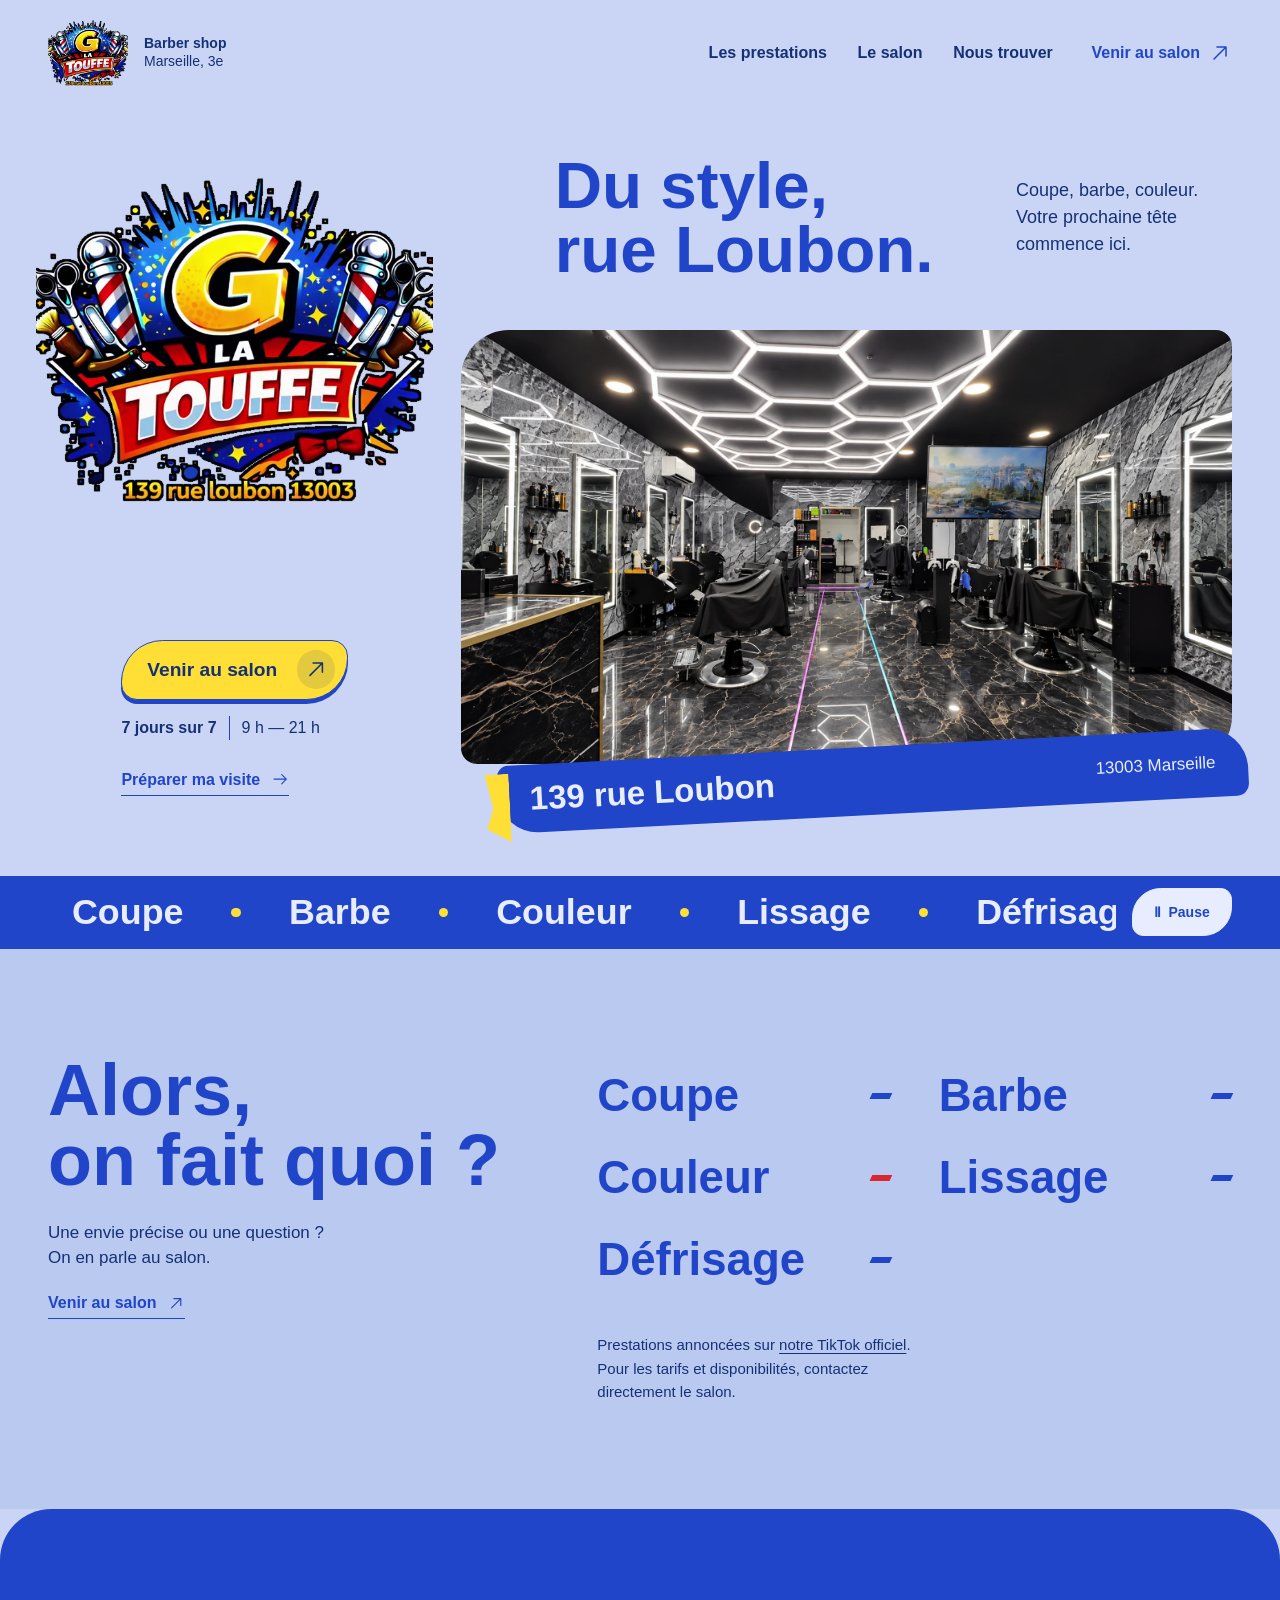
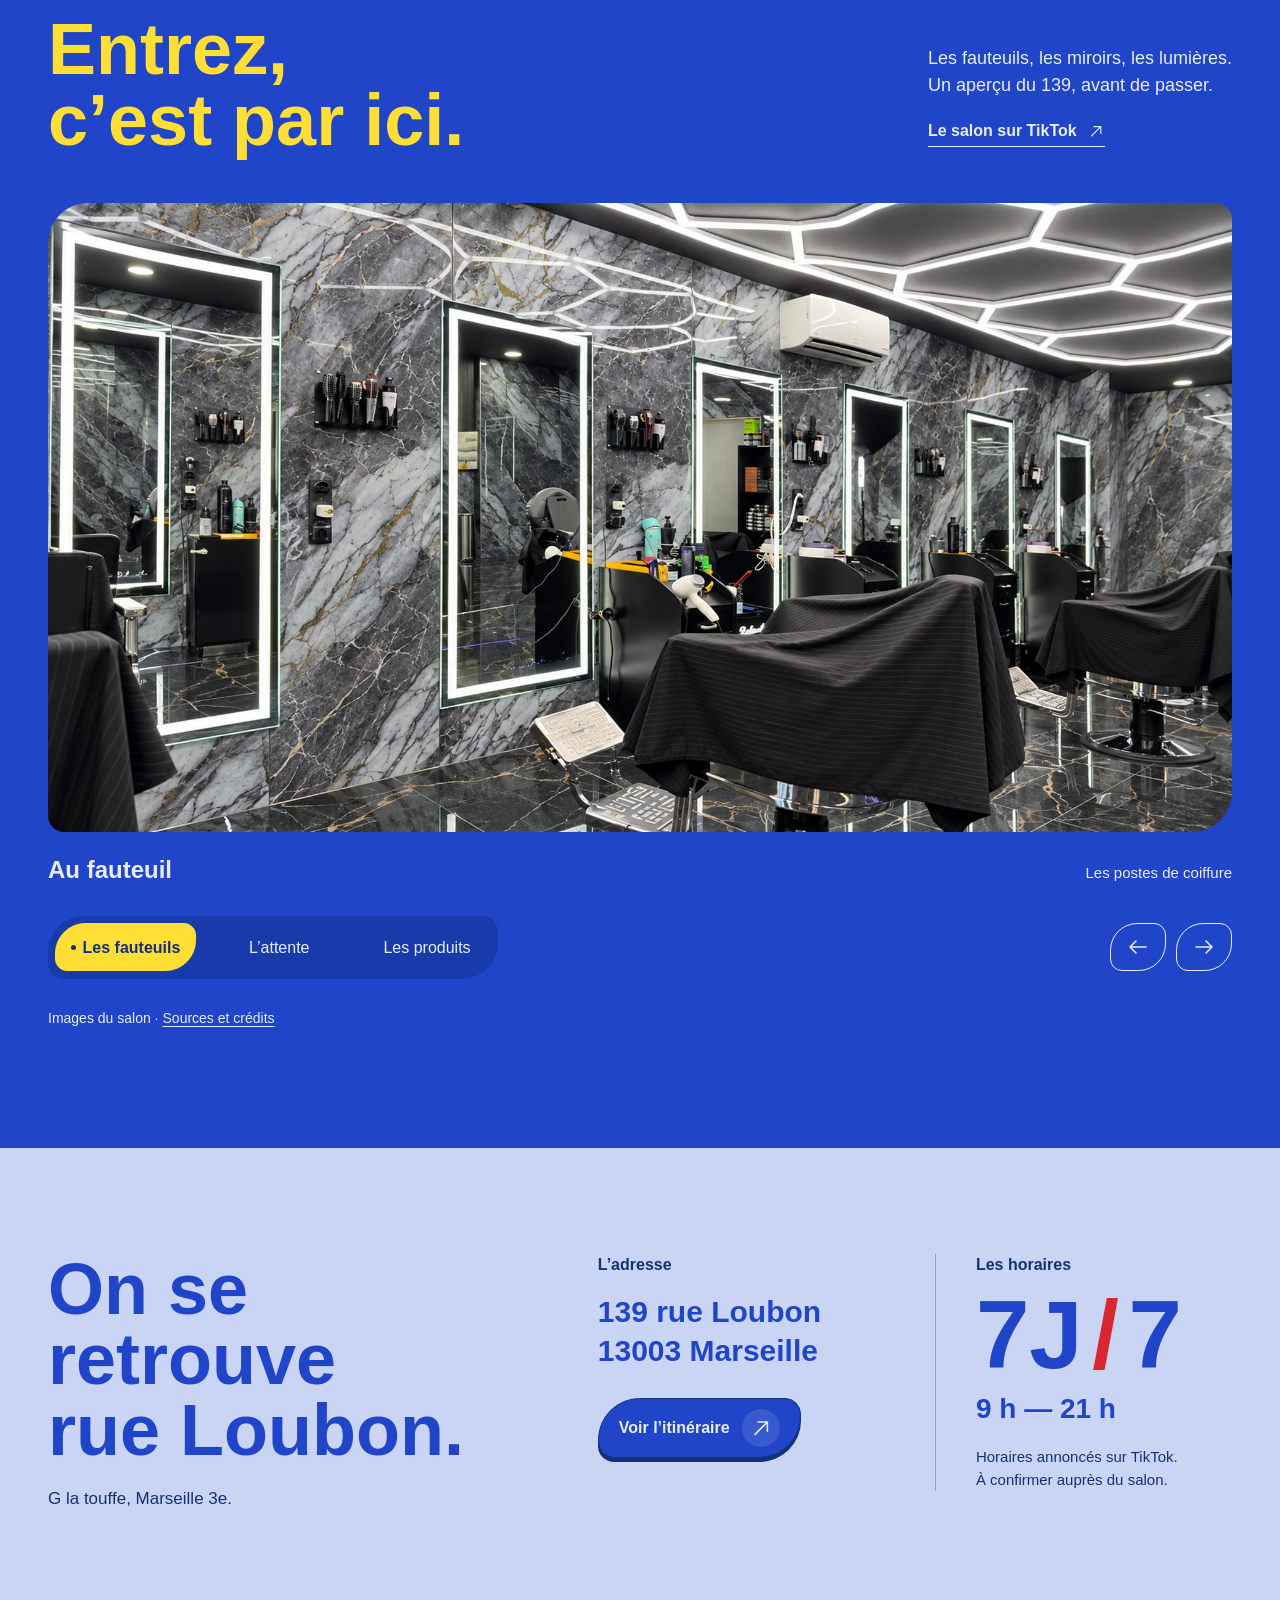
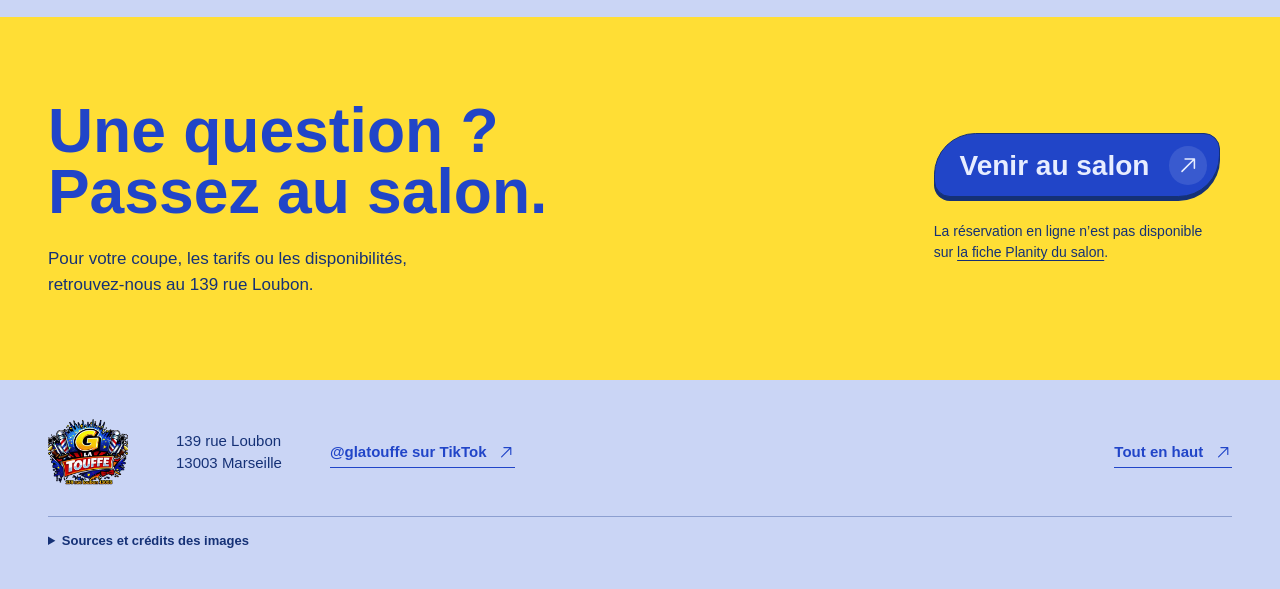
==== commit 165d7068: "Remove disputed contact number pending business confirmation" ====
--- a/index.html
+++ b/index.html
@@ -6,13 +6,13 @@
   <meta name="theme-color" content="#cad5f5">
   <meta name="robots" content="noindex, nofollow">
   <title>G la touffe — Barber shop, 139 rue Loubon à Marseille</title>
-  <meta name="description" content="Coupe, barbe, couleur, lissage et défrisage chez G la touffe, 139 rue Loubon à Marseille. Appelez le salon au 06 24 45 89 20.">
+  <meta name="description" content="Coupe, barbe, couleur, lissage et défrisage chez G la touffe, 139 rue Loubon à Marseille.">
   <link rel="icon" type="image/png" href="assets/logo-glatouffe-transparent.png">
   <link rel="preload" href="assets/fonts/barlow-condensed-bold-latin.woff2" as="font" type="font/woff2" crossorigin>
   <link rel="stylesheet" href="styles.css?v=4.1">
   <script src="script.js?v=4.2" defer></script>
   <script type="application/ld+json">
-  {"@context":"https://schema.org","@type":"HairSalon","name":"G la touffe","telephone":"+33624458920","address":{"@type":"PostalAddress","streetAddress":"139 rue Loubon","postalCode":"13003","addressLocality":"Marseille","addressCountry":"FR"},"sameAs":["https://www.tiktok.com/@glatouffe","https://www.planity.com/g-la-touffe-13003-marseille"]}
+  {"@context":"https://schema.org","@type":"HairSalon","name":"G la touffe","address":{"@type":"PostalAddress","streetAddress":"139 rue Loubon","postalCode":"13003","addressLocality":"Marseille","addressCountry":"FR"},"sameAs":["https://www.tiktok.com/@glatouffe","https://www.planity.com/g-la-touffe-13003-marseille"]}
   </script>
 </head>
 <body>
@@ -35,7 +35,7 @@
         <a href="#prestations">Les prestations</a>
         <a href="#salon">Le salon</a>
         <a href="#venir">Nous trouver</a>
-        <a class="header-phone" href="tel:+33624458920">06&nbsp;24&nbsp;45&nbsp;89&nbsp;20 <svg aria-hidden="true"><use href="#arrow-up"/></svg></a>
+        <a class="header-phone" href="#venir">Venir au salon <svg aria-hidden="true"><use href="#arrow-up"/></svg></a>
       </nav>
     </div>
   </header>
@@ -53,7 +53,7 @@
         <div class="hero-action">
           <!-- This action label may wrap at text zoom; it is not a telephone number. -->
           <!-- [html-validate-disable tel-non-breaking] -->
-          <a class="action action-primary" href="tel:+33624458920"><span>Appeler le salon</span><svg aria-hidden="true"><use href="#arrow-up"/></svg></a>
+          <a class="action action-primary" href="#venir"><span>Venir au salon</span><svg aria-hidden="true"><use href="#arrow-up"/></svg></a>
           <!-- [html-validate-enable tel-non-breaking] -->
           <p class="hero-hours"><strong>7 jours sur 7</strong><span>9 h — 21 h</span></p>
           <a class="text-link" href="#venir">Préparer ma visite <svg aria-hidden="true"><use href="#arrow-right"/></svg></a>
@@ -84,8 +84,8 @@
     <section class="services section-shell" id="prestations" aria-labelledby="services-heading">
       <div class="services-intro" data-reveal="heading">
         <h2 id="services-heading">Alors,<br>on fait quoi ?</h2>
-        <p>Une envie précise ou une question ?<br>On en parle au téléphone.</p>
-        <a class="text-link" href="tel:+33624458920">06&nbsp;24&nbsp;45&nbsp;89&nbsp;20 <svg aria-hidden="true"><use href="#arrow-up"/></svg></a>
+        <p>Une envie précise ou une question ?<br>On en parle au salon.</p>
+        <a class="text-link" href="#venir">Venir au salon <svg aria-hidden="true"><use href="#arrow-up"/></svg></a>
       </div>
       <div class="service-menu" data-reveal="menu">
         <ul>
@@ -152,7 +152,7 @@
           <h3>Les horaires</h3>
           <p class="hours-display">7J<span>/</span>7</p>
           <p class="hours-time">9 h — 21 h</p>
-          <p class="small-copy">Horaires annoncés sur TikTok.<br>Un appel au salon pour confirmer votre passage.</p>
+          <p class="small-copy">Horaires annoncés sur TikTok.<br>À confirmer auprès du salon.</p>
         </div>
       </div>
     </section>
@@ -160,11 +160,11 @@
     <section class="contact" aria-labelledby="contact-heading">
       <div class="contact-inner section-shell">
         <div data-reveal="heading">
-          <h2 id="contact-heading">Une question ?<br>Un coup de fil.</h2>
-          <p>Pour votre coupe, les tarifs ou les disponibilités,<br>le plus simple, c’est de nous appeler.</p>
+          <h2 id="contact-heading">Une question ?<br>Passez au salon.</h2>
+          <p>Pour votre coupe, les tarifs ou les disponibilités,<br>retrouvez-nous au 139 rue Loubon.</p>
         </div>
         <div class="contact-action">
-          <a class="action action-blue action-large" href="tel:+33624458920"><span>06&nbsp;24&nbsp;45&nbsp;89&nbsp;20</span><svg aria-hidden="true"><use href="#arrow-up"/></svg></a>
+          <a class="action action-blue action-large" href="#venir"><span>Venir au salon</span><svg aria-hidden="true"><use href="#arrow-up"/></svg></a>
           <p>La réservation en ligne n’est pas disponible<br>sur <a href="https://www.planity.com/g-la-touffe-13003-marseille">la fiche Planity du salon</a>.</p>
         </div>
       </div>
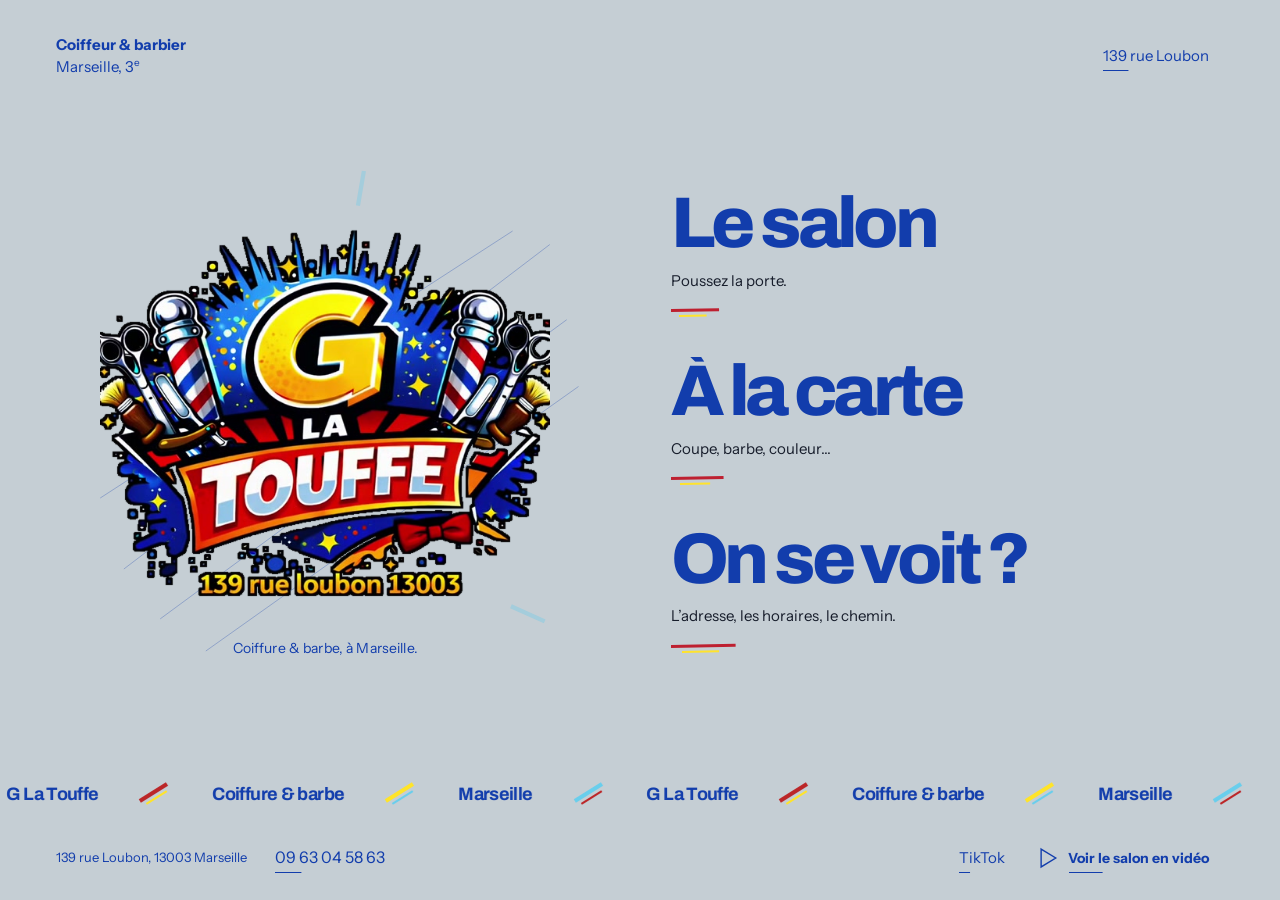
==== commit 681cb406: "Publish Signature Affiche client preview with four pages and interactive motion" ====
--- a/index.html
+++ b/index.html
@@ -1,191 +1,22 @@
 <!DOCTYPE html>
-<html lang="fr">
-<head>
-  <meta charset="utf-8">
-  <meta name="viewport" content="width=device-width, initial-scale=1">
-  <meta name="theme-color" content="#cad5f5">
-  <meta name="robots" content="noindex, nofollow">
-  <title>G la touffe — Barber shop, 139 rue Loubon à Marseille</title>
-  <meta name="description" content="Coupe, barbe, couleur, lissage et défrisage chez G la touffe, 139 rue Loubon à Marseille.">
-  <link rel="icon" type="image/png" href="assets/logo-glatouffe-transparent.png">
-  <link rel="preload" href="assets/fonts/barlow-condensed-bold-latin.woff2" as="font" type="font/woff2" crossorigin>
-  <link rel="stylesheet" href="styles.css?v=4.1">
-  <script src="script.js?v=4.2" defer></script>
-  <script type="application/ld+json">
-  {"@context":"https://schema.org","@type":"HairSalon","name":"G la touffe","address":{"@type":"PostalAddress","streetAddress":"139 rue Loubon","postalCode":"13003","addressLocality":"Marseille","addressCountry":"FR"},"sameAs":["https://www.tiktok.com/@glatouffe","https://www.planity.com/g-la-touffe-13003-marseille"]}
-  </script>
-</head>
-<body>
-  <a class="skip-link" href="#contenu">Aller au contenu</a>
-  <svg class="icon-definitions" aria-hidden="true" xmlns="http://www.w3.org/2000/svg">
-    <symbol id="arrow-right" viewBox="0 0 24 24"><path d="M4 12H20M14 18L20 12L14 6" fill="none" stroke="currentColor" stroke-width="1.5" stroke-linecap="round" stroke-linejoin="round"/></symbol>
-    <symbol id="arrow-up" viewBox="0 0 24 24"><path d="M6 18L18 6M18 15V6H9" fill="none" stroke="currentColor" stroke-width="1.5" stroke-linecap="round" stroke-linejoin="round"/></symbol>
-  </svg>
-
-  <header class="site-header">
-    <div class="header-inner">
-      <a class="home-link" href="#accueil" aria-label="G la touffe — accueil">
-        <img src="assets/logo-glatouffe-transparent.png" alt="" width="576" height="576">
-      </a>
-      <p class="header-location">Barber shop<br><span>Marseille, 3e</span></p>
-      <button class="menu-toggle" type="button" aria-expanded="false" aria-controls="navigation" hidden>
-        <span class="menu-label">Menu</span><span class="menu-lines" aria-hidden="true"></span>
-      </button>
-      <nav class="navigation" id="navigation" aria-label="Navigation principale">
-        <a href="#prestations">Les prestations</a>
-        <a href="#salon">Le salon</a>
-        <a href="#venir">Nous trouver</a>
-        <a class="header-phone" href="#venir">Venir au salon <svg aria-hidden="true"><use href="#arrow-up"/></svg></a>
-      </nav>
-    </div>
-  </header>
-
-  <main id="contenu" tabindex="-1">
-    <section class="hero" id="accueil" aria-labelledby="hero-heading">
-      <div class="hero-inner">
-        <div class="hero-identity">
-          <img class="hero-logo" src="assets/logo-glatouffe-transparent.png" alt="G la touffe" width="576" height="576" fetchpriority="high">
-        </div>
-        <div class="hero-copy">
-          <h1 id="hero-heading"><span class="visually-hidden">G la touffe, barber shop à Marseille. </span>Du style, <br>rue Loubon.</h1>
-          <p>Coupe, barbe, couleur. <br>Votre prochaine tête commence ici.</p>
-        </div>
-        <div class="hero-action">
-          <!-- This action label may wrap at text zoom; it is not a telephone number. -->
-          <!-- [html-validate-disable tel-non-breaking] -->
-          <a class="action action-primary" href="#venir"><span>Venir au salon</span><svg aria-hidden="true"><use href="#arrow-up"/></svg></a>
-          <!-- [html-validate-enable tel-non-breaking] -->
-          <p class="hero-hours"><strong>7 jours sur 7</strong><span>9 h — 21 h</span></p>
-          <a class="text-link" href="#venir">Préparer ma visite <svg aria-hidden="true"><use href="#arrow-right"/></svg></a>
-        </div>
-        <figure class="hero-scene">
-          <div class="hero-photo-wrap">
-            <img class="hero-photo" src="assets/salon-hero-wide-1920x1080.webp" alt="Le salon : fauteuils de barbier, miroirs et plafond lumineux géométrique." width="1920" height="1080" fetchpriority="high">
-          </div>
-          <figcaption class="address-ribbon">
-            <span class="ribbon-address">139 rue Loubon</span>
-            <span class="ribbon-city">13003 Marseille</span>
-          </figcaption>
-        </figure>
-      </div>
-    </section>
-
-    <div class="service-band">
-      <div class="band-window">
-        <div class="band-track" aria-hidden="true">
-          <div class="band-group"><span>Coupe</span><i></i><span>Barbe</span><i></i><span>Couleur</span><i></i><span>Lissage</span><i></i><span>Défrisage</span><i></i></div>
-          <div class="band-group"><span>Coupe</span><i></i><span>Barbe</span><i></i><span>Couleur</span><i></i><span>Lissage</span><i></i><span>Défrisage</span><i></i></div>
-        </div>
-      </div>
-      <p class="band-static">Coupe · Barbe · Couleur · Lissage · Défrisage</p>
-      <button class="band-pause" type="button" hidden><span aria-hidden="true">Ⅱ</span><span class="pause-label">Pause</span></button>
-    </div>
-
-    <section class="services section-shell" id="prestations" aria-labelledby="services-heading">
-      <div class="services-intro" data-reveal="heading">
-        <h2 id="services-heading">Alors,<br>on fait quoi ?</h2>
-        <p>Une envie précise ou une question ?<br>On en parle au salon.</p>
-        <a class="text-link" href="#venir">Venir au salon <svg aria-hidden="true"><use href="#arrow-up"/></svg></a>
-      </div>
-      <div class="service-menu" data-reveal="menu">
-        <ul>
-          <li><span>Coupe</span><span class="service-stroke" aria-hidden="true"></span></li>
-          <li><span>Barbe</span><span class="service-stroke" aria-hidden="true"></span></li>
-          <li><span>Couleur</span><span class="service-stroke" aria-hidden="true"></span></li>
-          <li><span>Lissage</span><span class="service-stroke" aria-hidden="true"></span></li>
-          <li><span>Défrisage</span><span class="service-stroke" aria-hidden="true"></span></li>
-        </ul>
-        <p>Prestations annoncées sur <a href="https://www.tiktok.com/@glatouffe">notre TikTok officiel</a>. Pour les tarifs et disponibilités, contactez directement le salon.</p>
-      </div>
-    </section>
-
-    <section class="salon" id="salon" aria-labelledby="salon-heading">
-      <div class="section-shell salon-heading" data-reveal="heading">
-        <h2 id="salon-heading">Entrez, <br>c’est par ici.</h2>
-        <div>
-          <p>Les fauteuils, les miroirs, les lumières.<br>Un aperçu du 139, avant de passer.</p>
-          <a class="text-link" href="https://www.tiktok.com/@glatouffe">Le salon sur TikTok <svg aria-hidden="true"><use href="#arrow-up"/></svg></a>
-        </div>
-      </div>
-      <div class="gallery section-shell" data-gallery data-reveal="album">
-        <div class="gallery-stage">
-          <figure class="gallery-panel" id="photo-postes">
-            <div class="gallery-image-wrap"><img src="assets/salon-stations-wide-1920x1080.webp" alt="L’enfilade de fauteuils de coiffure et de miroirs dans le salon." width="1920" height="1080" loading="lazy" decoding="async"></div>
-            <figcaption><span>Au fauteuil</span><span>Les postes de coiffure</span></figcaption>
-          </figure>
-          <figure class="gallery-panel" id="photo-attente">
-            <div class="gallery-image-wrap"><img src="assets/salon-lounge-wide-1920x1080.webp" alt="La banquette d’attente noire, devant le mur à effet marbre du salon." width="1920" height="1080" loading="lazy" decoding="async"></div>
-            <figcaption><span>Un instant au calme</span><span>L’espace d’attente</span></figcaption>
-          </figure>
-          <figure class="gallery-panel" id="photo-produits">
-            <div class="gallery-image-wrap"><img src="assets/salon-products-wide-1920x1080.webp" alt="Trois pots de produits coiffants Barber One présentés dans le salon." width="1920" height="1080" loading="lazy" decoding="async"></div>
-            <figcaption><span>Dans le détail</span><span>Les produits au salon</span></figcaption>
-          </figure>
-        </div>
-        <div class="gallery-controls" hidden>
-          <div class="gallery-tabs" role="tablist" aria-label="Choisir une vue du salon">
-            <button type="button" role="tab" id="tab-postes" aria-controls="photo-postes" aria-selected="true">Les fauteuils</button>
-            <button type="button" role="tab" id="tab-attente" aria-controls="photo-attente" aria-selected="false" tabindex="-1">L’attente</button>
-            <button type="button" role="tab" id="tab-produits" aria-controls="photo-produits" aria-selected="false" tabindex="-1">Les produits</button>
-          </div>
-          <div class="gallery-arrows">
-            <button class="round-button previous" type="button" aria-label="Vue précédente du salon"><svg aria-hidden="true"><use href="#arrow-right"/></svg></button>
-            <button class="round-button next" type="button" aria-label="Vue suivante du salon"><svg aria-hidden="true"><use href="#arrow-right"/></svg></button>
-          </div>
-        </div>
-        <p class="media-credit">Images du salon · <a href="#credits">Sources et crédits</a></p>
-      </div>
-    </section>
-
-    <section class="visit section-shell" id="venir" aria-labelledby="visit-heading">
-      <div class="visit-heading" data-reveal="heading">
-        <h2 id="visit-heading">On se retrouve<br>rue Loubon.</h2>
-        <p>G la touffe, Marseille 3e.</p>
-      </div>
-      <div class="visit-details" data-reveal="details">
-        <div class="visit-address">
-          <h3>L’adresse</h3>
-          <address>139 rue Loubon<br>13003 Marseille</address>
-          <a class="action action-blue" href="https://www.google.com/maps/dir/?api=1&amp;destination=139+Rue+Loubon+13003+Marseille"><span>Voir l’itinéraire</span><svg aria-hidden="true"><use href="#arrow-up"/></svg></a>
-        </div>
-        <div class="visit-hours">
-          <h3>Les horaires</h3>
-          <p class="hours-display">7J<span>/</span>7</p>
-          <p class="hours-time">9 h — 21 h</p>
-          <p class="small-copy">Horaires annoncés sur TikTok.<br>À confirmer auprès du salon.</p>
-        </div>
-      </div>
-    </section>
-
-    <section class="contact" aria-labelledby="contact-heading">
-      <div class="contact-inner section-shell">
-        <div data-reveal="heading">
-          <h2 id="contact-heading">Une question ?<br>Passez au salon.</h2>
-          <p>Pour votre coupe, les tarifs ou les disponibilités,<br>retrouvez-nous au 139 rue Loubon.</p>
-        </div>
-        <div class="contact-action">
-          <a class="action action-blue action-large" href="#venir"><span>Venir au salon</span><svg aria-hidden="true"><use href="#arrow-up"/></svg></a>
-          <p>La réservation en ligne n’est pas disponible<br>sur <a href="https://www.planity.com/g-la-touffe-13003-marseille">la fiche Planity du salon</a>.</p>
-        </div>
-      </div>
-    </section>
-  </main>
-
-  <footer class="site-footer section-shell">
-    <div class="footer-main">
-      <a class="footer-logo" href="#accueil" aria-label="G la touffe — retour en haut"><img src="assets/logo-glatouffe-transparent.png" alt="" width="576" height="576" loading="lazy"></a>
-      <p>139 rue Loubon<br>13003 Marseille</p>
-      <a class="text-link" href="https://www.tiktok.com/@glatouffe">@glatouffe sur TikTok <svg aria-hidden="true"><use href="#arrow-up"/></svg></a>
-      <a class="text-link" href="#accueil">Tout en haut <svg aria-hidden="true"><use href="#arrow-up"/></svg></a>
-    </div>
-    <details class="credits" id="credits">
-      <summary>Sources et crédits des images</summary>
-      <div>
-      <p>Informations issues de la fiche Planity et du TikTok officiel, relevées le 23 septembre 2026. Prototype de présentation : cette proposition ne constitue pas un site officiel approuvé par le salon.</p>
-        <p>Les quatre vues du salon sont des restaurations et élargissements génératifs Image 2 de <a href="https://www.tiktok.com/@glatouffe/video/7645788285482143009">la vidéo officielle de présentation du salon</a>, sans personnes ajoutées. Elles ne sont pas des photographies documentaires non retouchées. Leur fidélité au lieu et les droits de réutilisation doivent être approuvés par le salon avant une utilisation officielle.</p>
-        <p>Logo officiel dérivé avec retrait du fond extérieur uniquement. Polices Barlow et Barlow Condensed : The Barlow Project Authors, SIL OFL 1.1. Icônes Solar Linear : <a href="https://www.figma.com/@480design">480 Design</a>, <a href="https://creativecommons.org/licenses/by/4.0/">CC BY 4.0</a>.</p>
-      </div>
-    </details>
-  </footer>
-</body>
-</html>
+<html lang="fr" data-theme="index"><head><meta charset="utf-8">
+<meta name="robots" content="noindex, nofollow, noarchive, noimageindex">
+<meta name="referrer" content="no-referrer">
+<meta property="og:type" content="website">
+<meta property="og:locale" content="fr_FR">
+<meta property="og:site_name" content="G La Touffe">
+<meta property="og:title" content="G La Touffe — Coiffeur &amp; barbier à Marseille">
+<meta property="og:description" content="Découvrez le salon, ses prestations et préparez votre visite au 139 rue Loubon, Marseille.">
+<meta property="og:url" content="https://dyme133.github.io/g-la-touffe/">
+<meta property="og:image" content="https://dyme133.github.io/g-la-touffe/assets/logo-glatouffe-transparent.png">
+<meta property="og:image:width" content="576">
+<meta property="og:image:height" content="576">
+<meta property="og:image:alt" content="Logo de G La Touffe, coiffeur et barbier à Marseille">
+<meta http-equiv="Content-Security-Policy" content="default-src 'none'; script-src 'self'; style-src 'self' 'unsafe-inline'; img-src 'self'; font-src 'self'; media-src 'self'; connect-src 'none'; object-src 'none'; base-uri 'none'; form-action 'none'; frame-src 'none'">
+<script src="navigation.js"></script><meta name="viewport" content="width=device-width,initial-scale=1"><meta name="theme-color" content="#c5ced4"><meta name="description" content="G La Touffe, coiffeur et barbier à Marseille 3e. Découvrez le salon, ses prestations et préparez votre visite au 139 rue Loubon."><title>Coiffeur &amp; barbier à Marseille — G La Touffe</title><link rel="icon" type="image/png" href="assets/logo-glatouffe-64.png"><link rel="stylesheet" href="styles.css"><link rel="stylesheet" href="film-immersif.css"><link rel="stylesheet" href="signature-finitions.css"><link rel="preload" href="assets/fonts/archivo-normal-latin.woff2" as="font" type="font/woff2" crossorigin><script defer src="assets/vendor/gsap-3.13.0.min.js"></script><script defer src="app.js"></script></head>
+<body class="index-page" data-page="index"><a class="skip-link" href="#contenu">Aller au contenu</a>
+<header class="site-header"><p class="trade">Coiffeur &amp; barbier<br><span>Marseille, 3<sup>e</sup></span></p><div class="header-end"><a class="ink-link" href="venir.html">139 rue Loubon</a></div></header>
+<main id="contenu" class="entrance" tabindex="-1"><h1 class="sr-only">G La Touffe, coiffeur et barbier à Marseille</h1><div class="brand-world"><svg class="brand-rays" viewBox="0 0 700 650" fill="none" aria-hidden="true"><path d="M112 512 616 128M84 428 572 112M155 571 636 217M209 609 650 296" stroke="currentColor"/><path d="m122 318-35-6m483 244 40 18M389 82l7-41" stroke="currentColor" stroke-width="3"/></svg><div class="brand-mark"><img src="assets/logo-glatouffe-transparent.png" alt="G La Touffe" width="576" height="576"></div><p class="brand-location">Coiffure &amp; barbe, à Marseille.</p></div><nav class="destination-menu" aria-label="Découvrir G La Touffe"><a class="destination" href="salon.html"><span class="destination-title"><span>Le salon</span></span><span class="destination-detail">Poussez la porte.</span><span class="destination-stroke" aria-hidden="true"></span></a><a class="destination" href="prestations.html"><span class="destination-title"><span>À la carte</span></span><span class="destination-detail">Coupe, barbe, couleur…</span><span class="destination-stroke" aria-hidden="true"></span></a><a class="destination" href="venir.html"><span class="destination-title"><span>On se voit ?</span></span><span class="destination-detail">L’adresse, les horaires, le chemin.</span><span class="destination-stroke" aria-hidden="true"></span></a></nav></main>
+<div class="signature-ribbon" aria-hidden="true"><div class="ribbon-track"><span><b>G La Touffe</b><i></i><b>Coiffure &amp; barbe</b><i></i><b>Marseille</b><i></i><b>G La Touffe</b><i></i><b>Coiffure &amp; barbe</b><i></i><b>Marseille</b><i></i></span><span><b>G La Touffe</b><i></i><b>Coiffure &amp; barbe</b><i></i><b>Marseille</b><i></i><b>G La Touffe</b><i></i><b>Coiffure &amp; barbe</b><i></i><b>Marseille</b><i></i></span></div></div>
+<footer class="site-footer"><a class="footer-home" href="venir.html">139 rue Loubon, 13003 Marseille</a><a class="ink-link footer-phone" href="tel:+33963045863" aria-label="Appeler le salon au 09 63 04 58 63">09&nbsp;63&nbsp;04&nbsp;58&nbsp;63</a><a class="ink-link social-link" href="https://www.tiktok.com/@glatouffe" target="_blank" rel="noopener noreferrer">TikTok<span class="sr-only"> (nouvel onglet)</span></a><a class="ink-link video-link" href="assets/visite-du-salon-web.mp4" data-open-film aria-haspopup="dialog"><svg viewBox="0 0 32 32" fill="none" aria-hidden="true"><path d="m10 5 18 11-18 11V5Z" stroke="currentColor" stroke-width="1.7"/></svg>Voir le salon en vidéo</a></footer>
+<dialog class="film-dialog" aria-labelledby="film-title" aria-describedby="film-description"><div class="film-toolbar"><h2 id="film-title">Un tour chez G La Touffe.</h2><button type="button" class="ink-link" data-close-film autofocus>Fermer <span aria-hidden="true">×</span></button></div><div class="film-stage"><div class="film-screen"><video id="salon-film" controls playsinline muted preload="none" width="576" height="1024" data-poster="assets/salon-hero-960.webp" aria-label="Visite sans son du salon : postes, miroirs et espace d’attente."><source src="assets/visite-du-salon-web.mp4" type="video/mp4"><p><a href="assets/visite-du-salon-web.mp4">Ouvrir la vidéo du salon</a></p></video><div class="film-finish" hidden><p>Un tour de plus ?</p><button type="button" class="ink-link" data-replay-film>Revoir le salon <span aria-hidden="true">↻</span></button></div></div></div><p id="film-description" class="film-description">Une visite sans son.<br> Les postes, les miroirs, le salon.</p><p class="film-status" role="status" hidden>Utilisez les commandes pour lancer la vidéo, ou <a href="assets/visite-du-salon-web.mp4">ouvrez le fichier</a>.</p></dialog></body></html>
--- a/styles.css
+++ b/styles.css
@@ -1,322 +1,151 @@
-@font-face {
-  font-family: Barlow;
-  src: url("assets/fonts/barlow-regular-latin.woff2") format("woff2");
-  font-weight: 400;
-  font-display: swap;
+/* Signature base layout. Active interaction refinements follow in signature-finitions.css.
+   R15: historical declarations overridden there are removed; stylesheet order remains required. */
+@font-face{font-family:Instrument;src:url(assets/fonts/InstrumentSans-Regular.woff2)format("woff2"),url(assets/fonts/InstrumentSans-Regular.ttf)format("truetype");font-weight:400;font-display:swap}
+@font-face{font-family:Instrument;src:url(assets/fonts/InstrumentSans-Bold.woff2)format("woff2"),url(assets/fonts/InstrumentSans-Bold.ttf)format("truetype");font-weight:700;font-display:swap}
+@font-face{font-family:Archivo;src:url(assets/fonts/archivo-normal-latin.woff2)format("woff2");font-weight:100 900;font-display:swap}
+:root{--silver:#c5ced4;--blue:#123dac;--red:#be2030;--yellow:#ffe32c;--cyan:#66ccec;--ink:#171d2b;--pad:clamp(22px,4.4vw,76px);--ease:cubic-bezier(.2,.75,.2,1);color-scheme:light;font-family:Instrument,Arial,sans-serif;color:var(--blue);background:var(--silver)}
+*{box-sizing:border-box}
+html{scrollbar-gutter:stable}
+body{margin:0;min-height:100svh;display:flex;flex-direction:column}
+a{color:inherit;text-decoration:none}
+button{font:inherit;color:inherit;border:0;background:none;cursor:pointer}
+img,svg{display:block}
+img{max-width:100%;height:auto}
+button,a{-webkit-tap-highlight-color:transparent}
+button,summary{touch-action:manipulation}
+p,h1,h2,figure{margin:0}
+a,button,summary{outline-offset:6px}
+main:focus{outline:none;box-shadow:none}
+::selection{background:var(--yellow);color:var(--blue)}
+[hidden]{display:none!important}
+.sr-only{position:absolute;width:1px;height:1px;padding:0;margin:-1px;overflow:hidden;clip-path:inset(50%);white-space:nowrap;border:0}
+.skip-link{position:fixed;top:12px;left:20px;padding:12px 18px;background:var(--yellow);color:var(--blue);z-index:100;transform:translateY(-160%)}
+.skip-link:focus{transform:none}
+.site-header{min-height:112px;display:flex;align-items:center;justify-content:space-between;gap:24px;padding:12px var(--pad);position:relative;z-index:2}
+.trade{font-size:15px;font-weight:700;line-height:1.45}
+.trade span{font-weight:400}
+.trade sup{font-size:10px}
+.header-end{display:flex;gap:40px;align-items:center}
+.ink-link{position:relative;display:inline-flex;align-items:center;gap:9px;min-height:44px;font-size:15px;line-height:1.35}
+.ink-link::after{content:"";position:absolute;bottom:7px;left:0;right:0;background:currentColor;transform-origin:left}
+.ink-link:hover::after,.ink-link:focus-visible::after{transform:scaleX(1)}
+.mini-brand{flex-shrink:0;display:block}
+.mini-brand img{aspect-ratio:1;object-fit:contain}
+.page-nav{display:flex;align-items:center;gap:clamp(22px,4vw,60px);margin-left:auto;margin-right:auto}
+.page-nav a{position:relative;display:flex;align-items:center;min-height:44px;font-size:16px}
+.page-nav a[aria-current],.page-nav a:hover{font-weight:700}
+.site-footer{display:flex;align-items:center;padding:20px var(--pad) 25px;font-size:13px;line-height:1.4;margin-top:auto}
+.footer-home{padding-block:12px;min-height:44px}
+.footer-home:hover{text-decoration:underline;text-underline-offset:5px}
+.social-link{margin-left:auto}
+.video-link{font-weight:700}
+.video-link svg{width:26px;height:26px;flex-shrink:0}
+.video-link::after{left:36px}
+.entrance{display:grid;grid-template-columns:1fr 1fr;gap:clamp(30px,6vw,105px);align-items:center;padding:15px var(--pad) 25px}
+.brand-world{position:relative;min-width:0;display:grid;place-items:center;align-self:stretch;align-content:center}
+.brand-mark{position:relative;z-index:1;isolation:isolate}
+.brand-mark img{width:100%;aspect-ratio:1;object-fit:contain}
+.brand-rays{position:absolute;width:110%;height:110%;max-width:650px;max-height:650px;left:50%;top:48%;transform:translate(-50%,-50%);color:var(--blue);pointer-events:none}
+.brand-location{position:relative;letter-spacing:.01em}
+.destination-menu{display:flex;flex-direction:column;align-items:flex-start;padding:15px 0 25px;min-width:0}
+.destination{position:relative;display:grid;line-height:.95;isolation:isolate}
+.destination-title{font-family:Archivo,Arial,sans-serif;letter-spacing:-.064em;font-size:clamp(44px,5.6vw,93px);font-weight:800;position:relative;z-index:1;white-space:nowrap}
+.destination-detail{letter-spacing:0;line-height:1.5;color:var(--ink)}
+.destination:hover .destination-title{color:var(--red)}
+.prestations-page{background:var(--red)}
+.prestations-page .page-nav a::after{background:var(--silver)}
+.service-stage{padding:32px var(--pad) 40px;display:grid;grid-template-columns:1fr 1.2fr;column-gap:clamp(60px,12vw,185px);row-gap:22px;align-items:start}
+.service-preface{grid-column:1;grid-row:1}
+.service-preface h1{font:800 clamp(90px,10vw,156px)/.84 Archivo,Arial,sans-serif;letter-spacing:-.075em;margin:8px 0 32px}
+.service-preface p{font-size:21px;line-height:1.35;margin-bottom:22px}
+.service-list{grid-column:2;grid-row:1/3;padding-top:0}
+.service{border-bottom:1px solid #ffe32c70}
+.service summary{list-style:none;padding:14px 0;display:flex;align-items:center;justify-content:space-between;gap:20px;cursor:pointer;font:700 clamp(32px,3.7vw,57px)/1.06 Archivo,Arial,sans-serif;letter-spacing:-.045em}
+.service summary::-webkit-details-marker{display:none}
+.service-symbol{position:relative;flex-shrink:0}
+.service-symbol::before,.service-symbol::after{content:"";position:absolute;left:0;width:100%;background:currentColor}
+.service-symbol::after{transform:rotate(90deg);transition:transform .25s var(--ease)}
+.service[open] .service-symbol::after{transform:rotate(0)}
+.service-answer{color:#fff4e2;padding:0 36px 28px 0;max-width:470px;font-size:15px;line-height:1.55}
+.service-answer p+p{margin-top:9px;opacity:.92}
+.service-answer p:first-child{font-weight:700}
+.service-practical{grid-column:1;grid-row:2;align-self:end;padding-top:15px}
+.service-practical p{line-height:1.5;margin-bottom:24px}
+.ribbon-action{display:inline-flex;align-items:center;gap:25px;position:relative;padding:5px 0 18px;font-family:Archivo,Arial,sans-serif;font-size:clamp(21px,2.2vw,32px);font-weight:700;letter-spacing:-.04em;isolation:isolate}
+.ribbon-action::after{content:"";position:absolute;bottom:4px;left:0;right:0;background:currentColor;transform-origin:left;transition:transform .3s var(--ease)}
+.ribbon-action:hover::after{transform:rotate(0) scaleX(.65)}
+.ribbon-action svg{height:35px;flex-shrink:0;transition:transform .3s var(--ease)}
+.ribbon-action:hover svg{transform:translateY(-5px)}
+.visit-stage{display:grid;grid-template-columns:1.3fr 1fr;gap:clamp(50px,11vw,170px);align-items:center;padding:30px var(--pad) 45px}
+.address-art{position:relative;display:flex;flex-direction:column;color:var(--blue);font-family:Archivo,Arial,sans-serif;padding-bottom:45px;align-items:flex-start}
+.address-number{font-size:clamp(160px,25vw,390px);font-weight:800;line-height:.8;letter-spacing:-.105em;margin-left:-.065em}
+.address-street{font-size:clamp(36px,5vw,76px);font-weight:700;letter-spacing:-.06em;line-height:1.1;margin-top:15px}
+.address-city{font-size:clamp(25px,3vw,44px);font-weight:500;letter-spacing:-.045em;line-height:1.1}
+.address-art svg{width:110%;margin-top:6px;color:var(--red)}
+.visit-info h1{font:800 clamp(43px,5vw,74px)/.95 Archivo,Arial,sans-serif;letter-spacing:-.065em;margin-bottom:28px}
+.visit-info address{font-style:normal;font-size:17px;line-height:1.5;color:var(--ink)}
+.hours{display:grid;gap:3px;margin:26px 0}
+.hours strong{font:700 36px/1.1 Archivo,Arial,sans-serif;letter-spacing:-.05em}
+.hours span{font-size:15px}
+.hours small{line-height:1.45;color:var(--ink);margin-top:5px}
+.route-action{color:var(--red);font-size:clamp(21px,2.3vw,32px)}
+.visit-social{margin-top:24px;line-height:1.5}
+.visit-social a{text-decoration:underline;text-underline-offset:4px}
+html:has(.film-dialog[open]){overflow:hidden}
+@media (min-width:1600px) {
+  .entrance,.service-stage,.visit-stage{width:min(100%,1800px);margin-inline:auto}
+  .destination-title{font-size:98px}
 }
-@font-face {
-  font-family: Barlow;
-  src: url("assets/fonts/barlow-semibold-latin.woff2") format("woff2");
-  font-weight: 600;
-  font-display: swap;
+@media (max-width:1100px) {
+  .service-stage{column-gap:70px}
+  .service-preface h1{font-size:105px}
+  .service summary{font-size:40px}
+  .visit-stage{gap:65px}
+  .destination-title{font-size:5.5vw}
+  .header-end{gap:20px}
 }
-@font-face {
-  font-family: "Barlow Condensed";
-  src: url("assets/fonts/barlow-condensed-bold-latin.woff2") format("woff2");
-  font-weight: 700;
-  font-display: swap;
+@media (max-width:760px) {
+  :root{--pad:22px}
+  .site-header{min-height:94px;gap:18px}
+  .trade{font-size:13px}
+  .header-end>.ink-link{display:none}
+  .header-end{gap:0}
+  .page-nav{gap:21px;margin:0 0 0 auto}
+  .page-nav a{font-size:13px}
+  .site-header:has(.mini-brand){flex-wrap:wrap;gap:0 18px}
+  .site-header:has(.mini-brand) .header-end{flex-basis:100%;justify-content:flex-end;margin-top:-10px}
+  .site-footer{flex-wrap:wrap;padding:24px var(--pad);font-size:12px}
+  .site-footer .social-link{margin-left:0;font-size:13px}
+  .site-footer .footer-home{flex-basis:calc(100% - 74px)}
+  .site-footer .video-link{margin-top:-10px}
+  .entrance{grid-template-columns:1fr;gap:10px;padding:0 var(--pad) 24px}
+  .brand-world{align-self:auto;max-width:420px;width:100%;margin:auto}
+  .brand-mark{max-width:85vw}
+  .brand-rays{width:95%;height:100%;top:45%}
+  .destination-menu{padding:18px 8px 8px;width:min(100%,470px);margin:auto}
+  .destination{padding-bottom:19px}
+  .destination-title{font-size:clamp(45px,9vw,66px)}
+  .service-stage{grid-template-columns:1fr;gap:24px;padding-top:20px}
+  .service-preface{grid-column:1;grid-row:1;display:grid;grid-template-columns:1fr 1fr;gap:16px 12px;align-items:end}
+  .service-preface h1{font-size:90px;margin:0;line-height:.9}
+  .service-preface p{font-size:16px;margin:0 0 2px}
+  .service-preface>a{grid-column:1/3;justify-self:start;font-size:13px}
+  .service-list{grid-column:1;grid-row:2}
+  .service summary{font-size:40px}
+  .service-answer{font-size:14px}
+  .service-practical{grid-column:1;grid-row:3;padding-top:6px}
+  .service-practical p{margin-bottom:18px}
+  .ribbon-action{font-size:26px}
+  .visit-stage{grid-template-columns:1fr;gap:35px;padding-top:12px}
+  .address-art{padding-bottom:0;width:min(100%,430px);margin:auto}
+  .address-number{font-size:clamp(180px,47vw,295px)}
+  .address-street{font-size:44px}
+  .address-city{font-size:28px}
+  .address-art svg{width:100%;height:60px}
+  .visit-info{max-width:450px;width:100%;margin:auto}
+  .visit-info h1{font-size:55px;margin-bottom:23px}
+  .visit-info address{font-size:17px}
+  .hours{margin:24px 0}
+  .route-action{font-size:27px}
 }
-@font-face {
-  font-family: "Barlow Fallback";
-  src: local("Arial");
-  /* Measured x-height: Barlow 506/1000, local Arial 1062/2048. */
-  size-adjust: 97.58%;
-  ascent-override: 102.48%;
-  descent-override: 20.50%;
-  line-gap-override: 0%;
-}
-:root {
-  color-scheme: light;
-  --pale: #e7edff;
-  --blue: #2145c8;
-  --ink: #153176;
-  --air: #cad5f5;
-  --services-surface: #bac9f0;
-  --yellow: #ffde35;
-  --red: #d82731;
-  --line: #8c9fd0;
-  --focus-color: var(--ink);
-  --focus-gap: var(--air);
-  --font-body: Barlow, "Barlow Fallback", Arial, sans-serif;
-  --font-display: "Barlow Condensed", "Arial Narrow", sans-serif;
-  --heading: clamp(2.75rem, 1.7rem + 3.5vw, 5.5rem);
-  --gutter: clamp(1.25rem, .6rem + 3vw, 4rem);
-  --space-section: clamp(4rem, 2.6rem + 5vw, 8rem);
-  --ease-ui: cubic-bezier(.2, 0, 0, 1);
-  --ease-enter: cubic-bezier(.16, 1, .3, 1);
-}
-* { box-sizing: border-box; }
-html { scroll-padding-block-start: 1rem; }
-body { margin: 0; color: var(--ink); background: var(--air); font: 400 1.125rem/1.5 var(--font-body); }
-button, input, select, textarea { font: inherit; }
-button, a { -webkit-tap-highlight-color: transparent; }
-a { color: inherit; text-decoration-thickness: .075em; text-underline-offset: .2em; }
-button { cursor: pointer; }
-button:disabled { cursor: default; }
-button, a, summary { touch-action: manipulation; }
-img { display: block; max-inline-size: 100%; block-size: auto; }
-figure, p, h1, h2, h3 { margin: 0; }
-h1, h2, h3 { text-wrap: balance; }
-h1, h2 { font-family: var(--font-display); font-weight: 700; line-height: .98; color: var(--blue); }
-h2 { font-size: var(--heading); }
-p { text-wrap: pretty; }
-svg { inline-size: 1.5rem; block-size: 1.5rem; flex-shrink: 0; }
-[hidden] { display: none !important; }
-:focus-visible { outline: 3px solid var(--focus-color); outline-offset: 4px; box-shadow: 0 0 0 4px var(--focus-gap); }
-section:focus { outline-offset: -5px; }
-::selection { color: var(--ink); background: var(--yellow); }
-.visually-hidden { position: absolute; inline-size: 1px; block-size: 1px; padding: 0; margin: -1px; overflow: hidden; clip-path: inset(50%); white-space: nowrap; border: 0; }
-.icon-definitions { position: absolute; inline-size: 0; block-size: 0; overflow: hidden; }
-.skip-link { position: absolute; z-index: 20; inset-block-start: 1rem; inset-inline-start: 1rem; min-block-size: 3rem; padding: .75rem 1rem; border-radius: 1.5rem .65rem 1.5rem .65rem; background: var(--yellow); color: var(--ink); transform: translateY(-200%); font-weight: 600; }
-.skip-link:focus { transform: none; }
-.section-shell, .header-inner, .hero-inner { inline-size: min(100% - var(--gutter) * 2, 80rem); margin-inline: auto; }
-
-/* A quiet navigation leaves the illustrated sign to lead the page. */
-.site-header { background: var(--air); position: relative; z-index: 10; }
-.header-inner { display: flex; align-items: center; flex-wrap: wrap; column-gap: .75rem; padding-block: .6rem; }
-.home-link { display: block; inline-size: 4.25rem; flex-shrink: 0; border-radius: 50%; }
-.home-link img { inline-size: 100%; }
-.header-location { font-size: .875rem; font-weight: 600; line-height: 1.25; }
-.header-location span { font-weight: 400; }
-.menu-toggle { position: relative; display: flex; align-items: center; gap: .7rem; min-block-size: 3rem; padding: .55rem .9rem .55rem 1rem; margin-inline-start: auto; border: 1.5px solid var(--blue); color: var(--blue); background: transparent; font-weight: 600; border-radius: 1.8rem .75rem 1.8rem .75rem; transition: background-color 180ms var(--ease-ui), color 180ms var(--ease-ui), transform 100ms var(--ease-ui); }
-.menu-toggle:hover, .menu-toggle:focus-visible { background: var(--yellow); color: var(--ink); }
-.menu-toggle:active { transform: scale(.97); }
-.menu-lines { inline-size: 1.25rem; block-size: .65rem; position: relative; border-block: 2px solid currentColor; }
-.menu-lines::after { content: ""; position: absolute; inset: 50% 0 auto; border-block-start: 2px solid currentColor; transform: translateY(-1px); }
-.menu-toggle[aria-expanded="true"] .menu-lines { transform: rotate(-45deg); border-block-end: 0; block-size: 0; }
-.menu-toggle[aria-expanded="true"] .menu-lines::after { transform: rotate(90deg); inset-block-start: -2px; }
-.navigation { display: flex; flex-wrap: wrap; gap: .25rem 1rem; inline-size: 100%; padding-block: .75rem; }
-.navigation > a { display: inline-flex; align-items: center; min-block-size: 3rem; font-size: 1rem; text-decoration: none; font-weight: 600; position: relative; }
-.navigation > a::after { content: ""; position: absolute; inset-inline: 0; inset-block-end: .45rem; block-size: 3px; background: var(--blue); transform: scaleX(0); transform-origin: left; transition: transform 180ms var(--ease-ui); }
-.navigation > a:hover::after, .navigation > a:focus-visible::after { transform: scaleX(1); }
-.navigation .header-phone { gap: .5rem; color: var(--blue); font-variant-numeric: tabular-nums; }
-.nav-enhanced .navigation { flex-direction: column; margin-block-start: .5rem; padding: .75rem 1rem; border-radius: 1.75rem .75rem 1.75rem .75rem; background: var(--services-surface); }
-.nav-enhanced .navigation a { padding-inline: .5rem; }
-.nav-enhanced .navigation a::after { inset-inline: .5rem auto; inline-size: 2rem; }
-
-/* The mark / photo / address ribbon make one composition, not three cards. */
-.hero { background: var(--air); }
-.hero-inner { display: grid; grid-template-columns: minmax(0, 1fr); row-gap: 1.5rem; padding-block: 1.25rem 3rem; }
-.hero-identity { justify-self: center; inline-size: clamp(12.5rem, 10.5rem + 12vw, 24rem); }
-.hero-logo { inline-size: 100%; aspect-ratio: 1; object-fit: contain; }
-.hero-copy { text-align: center; }
-.hero-copy h1 { font-size: clamp(2.5rem, 1.9rem + 2.5vw, 5rem); }
-.hero-copy h1 br { display: none; }
-.hero-copy p { margin-block-start: .75rem; font-size: 1.0625rem; line-height: 1.4; }
-.hero-copy p br { display: none; }
-.hero-action { display: flex; flex-direction: column; align-items: center; gap: 1rem; }
-.hero-hours { display: flex; gap: .75rem; font-size: 1rem; align-items: center; }
-.hero-hours strong { font-weight: 600; }
-.hero-hours > span { padding-inline-start: .75rem; border-inline-start: 1px solid var(--blue); font-variant-numeric: tabular-nums; }
-.hero-action > .text-link { display: none; }
-.hero-scene { position: relative; margin-block-start: .5rem; padding-block-end: 1.8rem; }
-.hero-photo-wrap { position: relative; overflow: hidden; border-radius: 2.25rem .85rem 2.25rem .85rem; background: var(--ink); }
-.hero-photo { inline-size: 100%; aspect-ratio: 16 / 10; object-fit: cover; }
-.address-ribbon { position: absolute; inset-inline: 1.25rem -.25rem; inset-block-end: 0; display: flex; flex-wrap: wrap; justify-content: space-between; align-items: center; gap: .1rem 1rem; padding: .7rem 1rem .7rem 1.25rem; border-radius: .5rem 1.6rem .5rem 1.6rem; color: var(--pale); background: var(--blue); transform: rotate(-3deg); transform-origin: 80% 50%; }
-.address-ribbon::before { content: ""; position: absolute; inset-inline-start: -.75rem; inset-block-start: 8px; inline-size: 1.5rem; block-size: 100%; background: var(--yellow); clip-path: polygon(0 0, 100% 0, 100% 100%, 0 80%, 30% 50%); z-index: -1; }
-.ribbon-address { font-family: var(--font-display); font-size: clamp(1.4rem, 1.1rem + 1.2vw, 2.8rem); font-weight: 700; line-height: 1.1; }
-.ribbon-city { font-size: .875rem; white-space: nowrap; }
-
-/* One clipped silhouette owns the face, hover layer, outline and relief. */
-.action { --action-bg: var(--yellow); --action-fg: var(--ink); --action-hover: #f7ce22; --action-edge: var(--blue); position: relative; isolation: isolate; overflow: hidden; overflow: clip; display: inline-flex; align-items: center; justify-content: space-between; gap: 1.2rem; min-block-size: 3.5rem; max-inline-size: 100%; padding: .6rem .75rem .6rem 1.55rem; border: 1.5px solid var(--action-edge); border-radius: 2.6rem 1rem 2.6rem 1rem; color: var(--action-fg); text-decoration: none; font-weight: 600; line-height: 1.25; background: var(--action-bg); box-shadow: 0 4px 0 var(--action-edge); transition: transform 220ms var(--ease-ui); }
-.action::before { content: ""; position: absolute; inset: 0; z-index: -1; background: var(--action-hover); transform: translateX(-101%); transition: transform 220ms var(--ease-ui); }
-.action span { min-inline-size: 0; }
-.action > svg { inline-size: 2.4rem; block-size: 2.4rem; padding: .425rem; border-radius: 50%; background: color-mix(in oklch, var(--action-fg) 12%, transparent); transition: transform 220ms var(--ease-ui); }
-.action:hover::before, .action:focus-visible::before { transform: translateX(0); }
-.action:hover > svg, .action:focus-visible > svg { transform: translate(2px, -2px); }
-.action:hover, .action:focus-visible { transform: translateY(-1px); }
-.action:active { transform: translateY(2px) scale(.985); transition-duration: 100ms; }
-.action:focus-visible { outline-color: var(--focus-color); box-shadow: 0 0 0 4px var(--focus-gap); }
-.action-blue { --action-bg: var(--blue); --action-fg: var(--pale); --action-hover: #193aab; --action-edge: var(--ink); }
-.text-link { display: inline-flex; align-items: center; gap: .65rem; min-block-size: 3rem; color: var(--blue); font-size: 1rem; font-weight: 600; text-decoration: none; }
-.text-link { background-image: linear-gradient(currentColor, currentColor); background-size: 100% 1px; background-repeat: no-repeat; background-position: 0 calc(100% - .5rem); }
-.text-link svg { inline-size: 1.15rem; block-size: 1.15rem; transition: transform 180ms var(--ease-ui); }
-.text-link:hover svg, .text-link:focus-visible svg { transform: translate(3px, -1px); }
-
-/* A useful service band; the same information is always readable below it. */
-.service-band { --focus-color: var(--yellow); --focus-gap: var(--blue); position: relative; display: grid; grid-template-columns: minmax(0, 1fr) auto; align-items: center; gap: 1rem; color: var(--pale); background: var(--blue); padding: .8rem var(--gutter); }
-.band-window { display: none; min-inline-size: 0; overflow: hidden; }
-.band-track { display: flex; inline-size: max-content; }
-.band-group { display: flex; align-items: center; gap: 2rem; padding-inline: 1rem; }
-.band-group span { font: 700 clamp(1.65rem, 1.2rem + 1.3vw, 3.3rem)/1.2 var(--font-display); }
-.band-group i { display: block; inline-size: .6rem; block-size: .6rem; border-radius: 50%; background: var(--yellow); }
-.band-group + .band-group { display: none; }
-.band-static { grid-column: 1 / -1; text-align: center; font-weight: 600; font-size: 1rem; }
-.band-track { display: none; }
-.motion-enabled .band-static { position: absolute; inline-size: 1px; block-size: 1px; overflow: hidden; clip-path: inset(50%); padding: 0; }
-.motion-enabled .band-window { display: block; }
-.motion-enabled .band-track, .motion-enabled .band-group + .band-group { display: flex; }
-.motion-enabled .band-track { animation: service-drift 30s linear infinite; }
-.band-pause { position: relative; display: flex; align-items: center; justify-content: center; gap: .45rem; min-inline-size: 6.25rem; min-block-size: 3rem; padding: .55rem .85rem; background: var(--pale); border: 1.5px solid var(--pale); color: var(--blue); border-radius: 1.8rem .7rem 1.8rem .7rem; font-size: .875rem; font-weight: 600; transition: background-color 180ms var(--ease-ui), color 180ms var(--ease-ui), transform 100ms var(--ease-ui); }
-.band-pause:hover, .band-pause:focus-visible { background: var(--yellow); color: var(--ink); }
-.band-pause:active { transform: scale(.97); }
-.service-band.is-paused .band-track, .service-band.is-offscreen .band-track, .service-band.is-document-hidden .band-track { animation-play-state: paused; }
-@keyframes service-drift { to { transform: translateX(-50%); } }
-
-/* The service list is a menu, not a stack of promotional cards. */
-.services { --focus-gap: var(--services-surface); inline-size: 100%; padding-block: var(--space-section); padding-inline: max(var(--gutter), calc((100% - 80rem) / 2)); display: grid; gap: 2.5rem; background: var(--services-surface); }
-.services-intro > p { margin-block: 1.5rem .5rem; font-size: 1.0625rem; }
-.service-menu ul { list-style: none; margin: 0; padding: 0; display: grid; }
-.service-menu li { display: flex; align-items: center; gap: 1rem; padding-block: .65rem; font-family: var(--font-display); font-size: clamp(2rem, 1.65rem + 1.5vw, 4rem); line-height: 1.1; color: var(--blue); font-weight: 700; }
-.service-menu li:first-child { padding-block-start: 0; }
-.service-menu li span:first-child { flex: 1; }
-.service-stroke { display: block; inline-size: 1.25rem; block-size: .35rem; background: var(--blue); transform: skewX(-25deg); }
-.service-menu li:nth-child(3) .service-stroke { background: var(--red); }
-.service-menu > p { max-inline-size: 41ch; margin-block-start: 1.5rem; font-size: .9375rem; line-height: 1.55; }
-
-/* The album is the only substantial photo surface after the hero. */
-.salon { --focus-color: var(--yellow); --focus-gap: var(--blue); padding-block: var(--space-section); color: var(--pale); background: var(--blue); border-start-start-radius: clamp(2rem, 4vw, 4rem); border-start-end-radius: clamp(2rem, 4vw, 4rem); }
-.salon h2 { color: var(--yellow); }
-.salon .text-link { color: var(--pale); }
-.salon-heading { display: grid; gap: 1.75rem; margin-block-end: 2.5rem; }
-.salon-heading p { max-inline-size: 34ch; font-size: 1.0625rem; margin-block-end: .5rem; }
-.gallery-stage { position: relative; }
-.gallery-panel + .gallery-panel { margin-block-start: 2rem; }
-.gallery-image-wrap { overflow: hidden; border-radius: 1.5rem .75rem 1.5rem .75rem; background: var(--ink); }
-.gallery-panel img { inline-size: 100%; aspect-ratio: 4 / 3; object-fit: cover; }
-.gallery-panel figcaption { display: flex; justify-content: space-between; flex-wrap: wrap; align-items: baseline; gap: .5rem 1rem; padding-block: 1rem; }
-.gallery-panel figcaption span:first-child { font-size: 1.2rem; font-weight: 600; color: var(--pale); }
-.gallery-panel figcaption span:last-child { font-size: .9375rem; }
-.gallery-enhanced .gallery-panel { margin: 0; }
-.gallery-controls { display: flex; justify-content: space-between; align-items: center; gap: 1rem; margin-block-start: .5rem; flex-wrap: wrap; }
-.gallery-tabs { display: grid; grid-template-columns: repeat(3, minmax(0, 1fr)); gap: .35rem; inline-size: 100%; padding: .45rem; border-radius: 2.25rem 1rem 2.25rem 1rem; background: #193aab; }
-.gallery-tabs button { position: relative; display: flex; align-items: center; justify-content: center; gap: .4rem; color: var(--pale); background: transparent; border: 1.5px solid transparent; border-radius: 1.9rem .75rem 1.9rem .75rem; min-block-size: 3rem; padding: .55rem .5rem; font-size: .875rem; line-height: 1.2; transition: background-color 180ms var(--ease-ui), color 180ms var(--ease-ui), transform 100ms var(--ease-ui); }
-.gallery-tabs button::before { content: ""; display: block; flex-shrink: 0; inline-size: .35rem; block-size: .35rem; border-radius: 50%; background: currentColor; opacity: 0; }
-.gallery-tabs button[aria-selected="true"] { font-weight: 600; color: var(--ink); background: var(--yellow); border-color: var(--yellow); }
-.gallery-tabs button[aria-selected="true"]::before { opacity: 1; }
-.gallery-tabs button:hover, .gallery-tabs button:focus-visible { background: var(--pale); color: var(--ink); }
-.gallery-tabs button[aria-selected="true"]:hover, .gallery-tabs button[aria-selected="true"]:focus-visible { background: #f7ce22; }
-.gallery-tabs button:active { transform: scale(.97); }
-.gallery-arrows { display: flex; gap: .65rem; margin-inline-start: auto; }
-.round-button { display: grid; place-items: center; inline-size: 3.5rem; block-size: 3rem; border: 1.5px solid var(--pale); border-radius: 1.7rem .75rem 1.7rem .75rem; color: var(--pale); background: transparent; transition: transform 100ms var(--ease-ui), background-color 180ms var(--ease-ui), color 180ms var(--ease-ui); }
-.round-button.previous svg { transform: rotate(180deg); }
-.round-button:hover, .round-button:focus-visible { background: var(--yellow); color: var(--ink); border-color: var(--yellow); }
-.round-button:active { transform: scale(.95); }
-.media-credit { display: flex; align-items: center; flex-wrap: wrap; gap: .25rem; max-inline-size: 78ch; margin-block-start: 1rem; font-size: .875rem; line-height: 1.5; }
-.media-credit a { display: inline-flex; align-items: center; min-block-size: 3rem; }
-
-/* Address and hours share a rhythm but never become identical cards. */
-.visit { padding-block: var(--space-section); }
-.visit-heading > p { margin-block-start: 1.25rem; font-size: 1.0625rem; }
-.visit-details { margin-block-start: 2.5rem; display: grid; gap: 3.5rem; }
-.visit-details h3 { font: 600 1rem/1.4 var(--font-body); margin-block-end: 1rem; }
-.visit-address address { font-style: normal; font-size: clamp(1.5rem, 1.15rem + 1.2vw, 3rem); line-height: 1.3; font-weight: 600; color: var(--blue); margin-block-end: 1.75rem; }
-.hours-display { display: flex; align-items: baseline; font-family: var(--font-display); font-weight: 700; font-size: clamp(4rem, 2rem + 5vw, 8rem); line-height: .9; color: var(--blue); }
-.hours-display span { color: var(--red); padding-inline: .1em; }
-.hours-time { font-size: 1.75rem; font-weight: 600; margin-block: .6rem 1rem; color: var(--blue); font-variant-numeric: tabular-nums; }
-.small-copy { font-size: .9375rem; }
-.contact { --focus-gap: var(--yellow); position: relative; color: var(--ink); background: var(--yellow); }
-.contact-inner { display: grid; gap: 2.25rem; padding-block: clamp(3.5rem, 2rem + 4vw, 6rem); }
-.contact h2 { color: var(--blue); font-size: clamp(2.75rem, 1.5rem + 3vw, 5.5rem); }
-.contact h2 + p { font-size: 1.0625rem; margin-block-start: 1.5rem; }
-.contact-action { display: flex; flex-direction: column; align-items: flex-start; gap: 1.5rem; }
-.action-large { min-block-size: 4rem; font-size: clamp(1.25rem, .95rem + 1vw, 2.5rem); font-variant-numeric: tabular-nums; }
-.contact-action p { font-size: .875rem; line-height: 1.5; }
-.site-footer { padding-block: 2rem 1.5rem; font-size: .9375rem; }
-.footer-main { display: flex; gap: 1.25rem 2rem; align-items: center; flex-wrap: wrap; padding-block-end: 1.5rem; }
-.footer-logo { display: block; inline-size: 5rem; border-radius: 50%; }
-.footer-logo img { inline-size: 100%; }
-.footer-main > p { line-height: 1.5; }
-.footer-main .text-link { font-size: .9375rem; }
-.credits { border-block-start: 1px solid var(--line); font-size: .8125rem; }
-.credits summary { cursor: pointer; min-block-size: 3rem; padding-block: .85rem; font-weight: 600; }
-.credits summary:hover, .credits summary:focus-visible { text-decoration: underline; text-underline-offset: .2em; }
-.credits > div { max-inline-size: 86ch; }
-.credits p + p { margin-block-start: 1rem; }
-.credits p:last-child { padding-block-end: .5rem; }
-
-@media (min-width: 38rem) {
-  .hero-inner { grid-template-columns: .9fr 1.1fr; column-gap: 2rem; row-gap: 1.5rem; padding-block: 2rem 4rem; }
-  .hero-identity { grid-column: 1; grid-row: 1 / 3; inline-size: 100%; max-inline-size: 22rem; align-self: center; }
-  .hero-copy { grid-column: 2; grid-row: 1; text-align: left; align-self: end; }
-  .hero-copy h1 br, .hero-copy p br { display: block; }
-  .hero-action { grid-column: 2; grid-row: 2; align-items: flex-start; }
-  .hero-scene { grid-column: 1 / -1; grid-row: 3; margin-block-start: 1rem; }
-  .hero-photo { aspect-ratio: 16 / 8; }
-  .address-ribbon { inset-inline: 20% -.5rem; padding-inline: 2rem; }
-  .ribbon-city { font-size: 1rem; }
-  .services { grid-template-columns: 1fr 1fr; gap: 4rem; }
-  .salon-heading { grid-template-columns: 1fr 1fr; gap: 3rem; align-items: end; }
-  .salon-heading > div { justify-self: end; }
-  .gallery-panel img { aspect-ratio: 16 / 9; }
-  .gallery-tabs { inline-size: auto; gap: .45rem; }
-  .gallery-tabs button { padding-inline: .9rem; font-size: 1rem; }
-  .visit-details { grid-template-columns: 1fr 1fr; gap: 3rem; }
-  .visit-hours { padding-inline-start: 3rem; border-inline-start: 1px solid var(--line); }
-  .contact-inner { grid-template-columns: 1.1fr 1fr; align-items: center; gap: 3rem; }
-  .contact-action { justify-self: end; }
-  .footer-main .text-link:last-child { margin-inline-start: auto; }
-}
-@media (min-width: 60rem) {
-  .header-inner { flex-wrap: nowrap; gap: 1rem; padding-block: .8rem; }
-  .home-link { inline-size: 5rem; }
-  .header-location { font-size: .875rem; margin-inline-end: auto; }
-  .navigation, .nav-enhanced .navigation { inline-size: auto; flex-direction: row; margin: 0; padding: 0; gap: clamp(1rem, 2.4vw, 2.5rem); background: transparent; border-radius: 0; }
-  .navigation > a, .nav-enhanced .navigation a { padding-inline: 0; }
-  .nav-enhanced .navigation a::after { inline-size: 100%; inset-inline-start: 0; }
-  .navigation .header-phone { margin-inline-start: .5rem; }
-  .hero-inner { grid-template-columns: repeat(12, minmax(0, 1fr)); grid-template-rows: auto auto auto; column-gap: 2rem; row-gap: 1.5rem; padding-block: 2rem 4.5rem; }
-  .hero-identity { grid-column: 1 / 5; grid-row: 1 / 3; max-inline-size: none; inline-size: calc(100% + 1.5rem); align-self: start; margin-block-start: 1rem; }
-  .hero-copy { grid-column: 6 / 13; grid-row: 1; display: flex; gap: 2rem; align-items: center; padding-block: .5rem 1rem; }
-  .hero-copy h1 { flex: 1; font-size: clamp(2.5rem, 1.7rem + 3vw, 5rem); }
-  .hero-copy p { flex: 0 1 13.5rem; font-size: 1.125rem; margin: 0; line-height: 1.5; }
-  .hero-action { grid-column: 1 / 5; grid-row: 3; align-self: start; justify-self: center; align-items: flex-start; padding-block-start: .5rem; }
-  .hero-action > .text-link { display: inline-flex; }
-  .hero-scene { grid-column: 5 / 13; grid-row: 2 / 4; margin: 0; padding-block-end: 2.5rem; align-self: end; }
-  .hero-photo-wrap { border-radius: 3rem 1rem 3rem 1rem; }
-  .hero-photo { aspect-ratio: 16 / 10; }
-  .address-ribbon { inset-inline: 2.25rem -1rem; padding-block: 1rem; border-radius: .75rem 2.5rem .75rem 2.5rem; }
-  .ribbon-address { font-size: clamp(1.4rem, 1.1rem + 1.2vw, 2.8rem); }
-  .ribbon-city { font-size: 1.0625rem; }
-  .band-group { gap: 3rem; padding-inline: 1.5rem; }
-  .services { grid-template-columns: 5fr 7fr; gap: 6rem; }
-  .service-menu ul { grid-template-columns: 1fr 1fr; column-gap: 3rem; }
-  .service-menu li { padding-block: 1rem; }
-  .service-menu li:first-child { padding-block-start: 1rem; }
-  .service-menu li:last-child { grid-column: 1 / -1; max-inline-size: calc(50% - 1.5rem); }
-  .service-menu > p { margin-block-start: 2rem; }
-  .salon-heading { grid-template-columns: 1fr 1fr; margin-block-end: 3rem; }
-  .salon-heading h2 br { display: none; }
-  .salon-heading p { font-size: 1.125rem; }
-  .gallery { inline-size: min(100% - var(--gutter) * 2, 74rem); }
-  .gallery-image-wrap { border-radius: 2.5rem 1rem 2.5rem 1rem; }
-  .gallery-panel img { aspect-ratio: 16 / 8.5; }
-  .gallery-panel figcaption { padding-block: 1.25rem; }
-  .gallery-panel figcaption span:first-child { font-size: 1.5rem; }
-  .visit { display: grid; grid-template-columns: .95fr 1.4fr; gap: 4rem; }
-  .visit-details { margin: 0; gap: 2.5rem; align-items: start; }
-  .visit-hours { padding-inline-start: 2.5rem; }
-  .visit-address address { font-size: 1.625rem; }
-  .visit-address .action { gap: .75rem; font-size: 1rem; padding-inline: 1.25rem; }
-  .hours-display { font-size: 5rem; }
-  .contact-action { padding-inline-end: .75rem; }
-  .footer-main { flex-wrap: nowrap; gap: 3rem; }
-}
-@media (min-width: 80rem) {
-  .hero-inner { padding-block-start: 2.5rem; }
-  .hero-identity { margin-block-start: -.25rem; }
-  .hero-action { padding-block-start: 0; }
-  .hero-scene { margin-inline-start: .5rem; }
-  .hero-copy { padding-block-end: 1.5rem; }
-  .hero-photo { aspect-ratio: 16 / 9; }
-  .hero-action .action { min-block-size: 3.75rem; font-size: 1.2rem; }
-  .visit { grid-template-columns: 1fr 1.35fr; gap: 5rem; }
-  .visit-address address { font-size: 1.875rem; }
-  .hours-display { font-size: 6rem; }
-}
-@media (prefers-reduced-motion: reduce) {
-  *, *::before, *::after { animation: none !important; transition: none !important; scroll-behavior: auto !important; }
-  .action:hover, .action:focus-visible, .action:active, .action:hover > svg, .action:focus-visible > svg, .text-link:hover svg, .text-link:focus-visible svg, .round-button:active, .menu-toggle:active, .band-pause:active, .gallery-tabs button:active { transform: none; }
-  .motion-enabled .band-window { display: none; }
-  .motion-enabled .band-track { display: none; }
-  .motion-enabled .band-static { position: static; inline-size: auto; block-size: auto; clip-path: none; padding: 0; }
-}
-@media (forced-colors: active) {
-  .action { background: ButtonFace; border: 2px solid ButtonText; }
-  .action::before { display: none; }
-  .action > svg { background: transparent; }
-  .menu-toggle, .band-pause, .round-button, .gallery-tabs button { border-color: ButtonText; }
-  .gallery-tabs button[aria-selected="true"] { outline: 2px solid Highlight; outline-offset: -4px; }
-  .gallery-tabs button[aria-selected="true"]::before { background: ButtonText; }
-  :focus-visible { outline: 3px solid Highlight; box-shadow: none; }
-}
+.route-action,.destination:hover .destination-title{color:#9d1629}
--- a/film-immersif.css
+++ b/film-immersif.css
@@ -0,0 +1,43 @@
+/* Bounded decor; controls and legend remain in the actual viewport. */
+.film-dialog {
+  --hover-ink: #ffe32c;
+  position: fixed; inset: 0; margin: 0; border: 0; box-shadow: none;
+  width: 100%; height: 100dvh; max-width: none; max-height: none;
+  padding: max(12px,env(safe-area-inset-top)) clamp(16px,4vw,64px) max(14px,env(safe-area-inset-bottom));
+  background: #202022; color: #fff; overflow: auto; isolation: isolate;
+}
+.film-dialog[open] { display: grid; grid-template-rows: auto minmax(0,1fr) auto; gap: 12px; }
+.film-dialog::before {
+  content: ''; position: fixed; inset: 0; z-index: -1; contain: paint;
+  background: linear-gradient(#12131780,#121317a0),url('assets/salon-hero-960.webp') center/cover;
+  filter: blur(20px); clip-path: inset(0); pointer-events: none;
+}
+.film-dialog::backdrop { background: #202022; }
+.film-toolbar { display: flex; align-items: center; justify-content: space-between; gap: 24px; background: #202022; }
+.film-toolbar h2 { font: 700 clamp(16px,1.5vw,21px)/1.3 Archivo,Arial,sans-serif; letter-spacing: -.02em; }
+.film-toolbar button { min-height: 48px; min-width: 86px; gap: 12px; justify-content: space-between; flex-shrink: 0; }
+.film-toolbar button span { font-size: 28px; transition: transform 180ms var(--ease-out); }
+.film-stage { min-width: 0; min-height: 0; display: grid; place-items: center; container-type: size; }
+.film-screen { position: relative; width: min(100%,calc(100cqh * 9 / 16)); aspect-ratio: 9/16; container: film-portrait / inline-size; }
+.film-dialog video { display: block; width: 100%; height: 100%; object-fit: contain; background: transparent; }
+.film-finish { position: absolute; inset: 0; display: flex; flex-direction: column; justify-content: end; align-items: start; gap: 14px; padding: clamp(20px,4vw,40px); background: linear-gradient(#20202220,#202022 72%),url('assets/salon-hero-960.webp') center/cover; }
+.film-finish[hidden] { display: none; }
+.film-finish p { font: 700 clamp(22px,3vw,36px)/1.1 Archivo,Arial,sans-serif; max-width: 9ch; }
+.film-finish .ink-link { min-height: 48px; font-size: 16px; gap: 12px; color: #fff; padding-inline: 0; }
+.film-finish button span { font-size: 26px; }
+/* A landscape viewport leaves a narrow portrait: keep its replay label intact. */
+@container film-portrait (max-width: 190px) {
+  .film-finish { padding: 12px; gap: 10px; }
+  .film-finish p { font-size: 20px; line-height: 1.2; max-width: none; }
+  .film-finish .ink-link { font-size: 14px; line-height: 1.4; white-space: nowrap; gap: 0; }
+  .film-finish button span { display: none; }
+}
+.film-screen.is-ended video { visibility: hidden; }
+@supports not (height: 1cqh) { .film-screen { height: 100%; width: auto; max-width: 100%; } }
+.film-description { text-align: center; font-size: 14px; line-height: 1.4; }
+.film-description br { display: none; }
+.film-status { text-align: center; font-size: 14px; line-height: 1.5; }
+.film-status a { text-decoration: underline; }
+.film-dialog:has(.film-status:not([hidden])) { grid-template-rows: auto minmax(0,1fr) auto auto; }
+@media(max-width:600px) { .film-toolbar { gap: 16px; } .film-toolbar button { min-width: 75px; font-size: 14px; } }
+@media(max-height:350px) { .film-description { display: none; } .film-dialog[open] { grid-template-rows: auto minmax(80px,1fr); } }
--- a/signature-finitions.css
+++ b/signature-finitions.css
@@ -0,0 +1,218 @@
+/* Signature, finition : même identité, interactions et rythmes unifiés. */
+:root { --ease-out: cubic-bezier(.22,1,.36,1); --fast: 180ms; --draw: 360ms; --hover-ink: #9d1629; }
+
+.prestations-page { --red: #844b54; --yellow: #ffe428; --cyan: #69ceec; --hover-ink: #ffe428; color: #ede6df; }
+.prestations-page .service { border-bottom-color: #ede6df40; }
+.prestations-page .service-answer { color: #ede6df; }
+html { overflow-x: clip; }
+body { overflow-x: clip; }
+main { flex: 1; }
+a, button, summary { touch-action: manipulation; }
+:focus-visible { outline: 2px solid currentColor; outline-offset: 5px; box-shadow: none; }
+.film-dialog :focus-visible { outline-color: var(--yellow); }
+/* Keyboard marks follow the label, not a large invisible link rectangle. */
+.ink-link:focus-visible, .ribbon-action:focus-visible, .page-nav a:focus-visible,
+.footer-home:focus-visible, .visit-social a:focus-visible, .phone-action:focus-visible,
+.service-call:focus-visible { outline: none; text-decoration: underline double; text-decoration-thickness: 2px; text-underline-offset: .24em; }
+.destination:focus-visible, .service summary:focus-visible { outline: none; }
+.destination:focus-visible .destination-title { overflow: visible; text-decoration: underline double; text-decoration-thickness: 2px; text-underline-offset: .14em; }
+.service summary:focus-visible > span:first-child { text-decoration: underline double; text-decoration-thickness: 2px; text-underline-offset: .16em; }
+.ink-link:focus-visible::after, .ribbon-action:focus-visible::after,
+.page-nav a:focus-visible::before, .page-nav a:focus-visible::after,
+.phone-action:focus-visible::after, .destination:focus-visible .destination-stroke,
+.service summary:focus-visible > span:first-child::after { opacity: 0; }
+@media (forced-colors: active) {
+  :root a:focus-visible, :root button:focus-visible, :root summary:focus-visible { outline: 2px solid Highlight; outline-offset: 5px; }
+}
+button:disabled { cursor: wait; }
+.site-header { padding-block: 16px; }
+.header-end { min-width: 100px; justify-content: flex-end; }
+.header-hours { font-size: 13px; white-space: nowrap; }
+.mini-brand { width: 100px; transition: transform var(--fast) var(--ease-out); }
+.page-nav a, .page-nav a:hover, .page-nav a[aria-current] { font-weight: 700; }
+.page-nav a { padding-inline: 3px; min-width: 44px; justify-content: center; }
+/* Two independent pen strokes, with a coordinated, interruptible drawing. */
+.page-nav a::before, .page-nav a::after,
+.destination-stroke::before, .destination-stroke::after {
+  content: ''; position: absolute; left: 0; width: 100%; height: 2px;
+  background: var(--red); transform-origin: left center;
+  transform: rotate(-1deg) scaleX(0);
+  transition: transform var(--draw) var(--ease-out); pointer-events: none;
+}
+.page-nav a::before { bottom: 6px; }
+.page-nav a::after { bottom: 2px; left: 5%; width: 80%; height: 1px; background: currentColor; transition-delay: 45ms; }
+
+.prestations-page .page-nav a::before { background: var(--silver); }
+.page-nav a:is(:hover,:focus-visible,[aria-current])::before,
+.page-nav a:is(:hover,:focus-visible,[aria-current])::after { transform: rotate(-1deg) scaleX(1); }
+.page-nav a:active { color: var(--hover-ink); }
+.ink-link::after { height: 1px; transform: scaleX(.24); transition: transform 240ms var(--ease-out); }
+.ink-link,.ribbon-action,.page-nav a,.footer-home,.visit-social a {
+  transition: color 240ms ease, transform 320ms var(--ease-out);
+}
+.ink-link:active,.ribbon-action:active,.mini-brand:active { transform: translateY(2px); }
+.page-nav a:focus-visible { outline-offset: 6px; }
+.entrance { min-height: calc(100svh - 262px); padding-bottom: 38px; }
+.brand-world { perspective: 1000px; }
+.brand-rays { opacity: .34; }
+.brand-rays path:nth-child(2) { stroke: var(--cyan); stroke-width: 5px; }
+.brand-mark { width: min(100%, 450px); }
+.brand-location { font-size: 14px; margin-top: 0; }
+.destination-menu { gap: clamp(12px, 2.6vh, 32px); }
+.destination { min-width: 0; width: max-content; max-width: 100%; padding: 12px 0 30px; }
+.destination-title { display: block; overflow: hidden; padding: 0 .04em .1em 0; margin-bottom: -.1em; transition: transform 420ms var(--ease-out), color 240ms ease; }
+.destination-title > span { display: block; }
+.destination-detail { margin-top: 12px; font-size: clamp(15px,1.1vw,18px); }
+.destination-stroke { position: absolute; inset: auto 0 3px; height: 10px; pointer-events: none; }
+.destination-stroke::before { top: 0; height: 3px; transform: rotate(-1deg) scaleX(.18); }
+.destination-stroke::after { top: 6px; left: 3%; width: 86%; background: var(--yellow); transform: rotate(-1deg) scaleX(.12); transition-delay: 55ms; }
+.destination:is(:hover,:focus-visible) .destination-stroke::before,
+.destination:is(:hover,:focus-visible) .destination-stroke::after { transform: rotate(-1deg) scaleX(1); }
+.destination:active .destination-title { transform: translateX(3px); }
+.signature-ribbon { --stripe-red: #bb2628; --stripe-yellow: #ffe428; --stripe-cyan: #69ceec; overflow: hidden; padding-block: 14px; margin-top: 14px; pointer-events: none; }
+.ribbon-track { display: flex; width: max-content; }
+.ribbon-track > span { display: flex; align-items: center; justify-content: space-around; flex-shrink: 0; min-width: 100vw; gap: 28px; padding-right: 28px; }
+.ribbon-track b { font: 700 18px/1.2 Archivo, Arial, sans-serif; letter-spacing: -.035em; }
+.ribbon-track i { --stripe-main: var(--stripe-red); --stripe-second: var(--stripe-yellow); position: relative; flex-shrink: 0; width: 32px; height: 10px; background: transparent; transform: rotate(-32deg); }
+.ribbon-track i::before,.ribbon-track i::after { content: ''; position: absolute; left: 0; width: 100%; height: 4px; background: var(--stripe-main); }
+.ribbon-track i::after { top: 7px; left: 4px; width: 24px; height: 2px; background: var(--stripe-second); }
+.ribbon-track i:nth-of-type(3n+2) { --stripe-main: var(--stripe-yellow); --stripe-second: var(--stripe-cyan); }
+.ribbon-track i:nth-of-type(3n+3) { --stripe-main: var(--stripe-cyan); --stripe-second: var(--stripe-red); }
+html[data-motion=full] .ribbon-track { animation: signature-drift var(--ribbon-duration,32s) linear infinite; animation-delay: var(--ribbon-phase,0s); will-change: transform; }
+html[data-motion=full] .brand-rays { animation: signature-breath 9s ease-in-out infinite alternate; }
+.document-hidden[data-motion=full] .ribbon-track, .document-hidden[data-motion=full] .brand-rays { animation-play-state: paused; }
+@keyframes signature-drift { to { transform: translateX(-50%); } }
+@keyframes signature-breath { to { transform: translate(-50%,-49%) rotate(2deg); } }
+.site-footer { padding-top: 16px; padding-bottom: 20px; gap: 28px; min-height: 80px; }
+.site-footer .video-link { font-size: 14px; }
+
+.service-stage { min-height: calc(100svh - 275px); }
+.service { border-bottom-color: #ffe32c60; }
+.service summary { position: relative; min-height: 88px; transition: color 240ms ease; }
+.service.is-transitioning { overflow: clip; }
+.service[data-expanded=false] .service-symbol::after { transform: rotate(90deg); }
+.service[data-expanded=true] .service-symbol::after { transform: rotate(0); }
+.service summary > span:first-child { position: relative; transition: transform var(--fast) var(--ease-out); }
+.service summary > span:first-child::after { content: ''; position: absolute; left: 0; right: 0; bottom: -7px; height: 2px; background: currentColor; opacity: 0; transform: rotate(-1deg) scaleX(.2); transform-origin: left; transition: transform var(--draw) var(--ease-out), opacity var(--fast) ease; }
+.service summary:hover { color: inherit; }
+.service-symbol { width: 22px; height: 22px; }
+.service-symbol::before, .service-symbol::after { top: 10px; height: 2px; }
+.service-answer { padding-bottom: 26px; padding-right: 20px; }
+.service-answer p:first-child { font-size: 18px; }
+.service-practical p { font-size: 16px; max-width: 32ch; }
+.service-call { display: inline-flex; align-items: center; min-height: 44px; text-decoration: underline; text-underline-offset: 4px; }
+/* Match the other signature marks; keep a clear gap below the whole label. */
+.ribbon-action::after { height: 2px; transform: rotate(-1deg) scaleX(.5); }
+.ribbon-action:focus-visible::after { transform: rotate(-1deg) scaleX(1); }
+.ribbon-action svg { width: 25px; }
+.visit-stage { min-height: calc(100svh - 275px); }
+.hours small { font-size: 14px; }
+.visit-social { font-size: 16px; }
+.visit-social a { display: inline-flex; align-items: center; min-width: 44px; min-height: 44px; padding-block: 10px; }
+.social-link { min-width: 44px; justify-content: center; }
+.visit-contact { margin-bottom: 22px; }
+.phone-action { display: inline-flex; align-items: center; min-height: 50px; padding-block: 4px 10px; position: relative; transition: color 240ms ease; }
+.phone-label { display: block; font-size: 14px; margin-bottom: 4px; }
+.phone-number { display: flex; align-items: center; gap: 14px; font: 700 clamp(25px,2.7vw,38px)/1.1 Archivo,Arial,sans-serif; letter-spacing: -.04em; white-space: nowrap; }
+.phone-number svg { width: 24px; height: 24px; transition: transform 380ms var(--ease-out); }
+.phone-action::after { content: ''; position: absolute; bottom: 1px; left: 0; right: 0; height: 2px; background: currentColor; transform: scaleX(.15); transform-origin: left; transition: transform 380ms var(--ease-out); }
+.phone-action:focus-visible::after { transform: scaleX(1); }
+.footer-phone { font-size: 16px; white-space: nowrap; }
+.address-art svg { max-width: 100%; }
+@media (hover:hover) and (pointer:fine) {
+  .mini-brand:hover { transform: rotate(-3deg); }
+  .destination:hover .destination-title { transform: translateX(9px); }
+
+  .service summary:hover > span:first-child { transform: translateX(8px); }
+  .service summary:hover { color: var(--hover-ink); }
+  .service summary:hover > span:first-child::after { opacity: 1; transform: rotate(-1deg) scaleX(1); }
+  .ink-link:hover,.page-nav a:hover,.footer-home:hover,.visit-social a:hover,.phone-action:hover { color: var(--hover-ink); }
+  .route-action:hover { color: var(--blue); }
+  .prestations-page .ribbon-action:hover { color: var(--hover-ink); }
+  .phone-action:hover::after { transform: scaleX(1); }
+  .phone-action:hover svg { transform: rotate(-12deg) translateY(-2px); }
+  .video-link:hover svg { transform: translateX(3px); }
+  .ribbon-action:hover::after { transform: rotate(-1deg) scaleX(1); }
+  .ribbon-action:hover svg { transform: translateY(-3px); }
+  .film-toolbar button:hover span { transform: rotate(90deg); }
+}
+/* Identical, non-interactive colour fade on every destination. No snapshots. */
+:root.page-arriving::after {
+  content: ''; position: fixed; inset: 0; z-index: 1000;
+  background: var(--arrival-paper,var(--silver)); pointer-events: none;
+  animation: signature-paper-arrive 380ms cubic-bezier(.4,0,.2,1) both;
+}
+@keyframes signature-paper-arrive { from { opacity: 1; } to { opacity: 0; } }
+.video-link svg { transition: transform 320ms var(--ease-out); }
+
+@media(min-width:1600px) {
+  .brand-mark { width: 500px; }
+  .entrance,.service-stage,.visit-stage { width: 100%; max-width: 2040px; }
+  .site-header,.site-footer { width: 100%; max-width: 2040px; margin-inline: auto; }
+}
+@media(max-width:1100px) {
+  .header-end { min-width: 75px; }
+}
+@media(max-width:760px) {
+  :root { --pad: 24px; }
+  .site-header { min-height: 96px; padding-block: 12px; }
+  .site-header:has(.mini-brand) { flex-wrap: nowrap; gap: 16px; }
+  .site-header:has(.mini-brand) .header-end { display: none; }
+  .index-page .header-end { min-width: 0; }
+  .index-page .header-end > .ink-link { display: inline-flex; font-size: 12px; }
+  .mini-brand { width: 76px; }
+  .page-nav { gap: clamp(10px,3vw,24px); margin: 0 0 0 auto; }
+  .page-nav a { font-size: 13px; padding-inline: 0; }
+  .entrance { min-height: 0; gap: 20px; padding-top: 2px; padding-bottom: 24px; }
+  .brand-mark { width: min(65vw,290px); }
+  .brand-location { font-size: 12px; }
+  .brand-rays { width: 85%; }
+  .destination-menu { padding: 6px 0; gap: 15px; }
+  .destination { padding: 10px 0 24px; }
+  .destination-title { font-size: clamp(40px,10vw,66px); }
+  .destination-detail { font-size: 15px; margin-top: 10px; }
+  .signature-ribbon { padding-block: 12px; margin-top: 18px; }
+  .ribbon-track b { font-size: 16px; }
+  .ribbon-track > span { gap: 20px; padding-right: 20px; }
+  .site-footer { padding-block: 14px 24px; gap: 2px 22px; }
+  .site-footer .footer-home { flex: 1 1 calc(100% - 95px); }
+  .site-footer .video-link { margin-top: 0; font-size: 14px; }
+  .site-footer .footer-phone { order: 3; flex: 1 1 100%; font-size: 15px; }
+  .site-footer .footer-phone::after { right: auto; width: 120px; }
+
+  .service-stage, .visit-stage { min-height: 0; }
+  .service-preface h1 { font-size: clamp(72px,21vw,100px); }
+  .service-preface p { font-size: 16px; }
+  .service summary { font-size: clamp(33px,10vw,44px); min-height: 80px; }
+  .service-answer { padding-right: 8px; font-size: 15px; }
+  .service-practical { padding-top: 14px; }
+  .ribbon-action { font-size: 28px; gap: 20px; }
+  .visit-info h1 { font-size: clamp(47px,13vw,62px); }
+}
+@media(max-width:360px) {
+  :root { --pad: 18px; }
+  .mini-brand { width: 66px; }
+  .page-nav { gap: 9px; }
+  .page-nav a { font-size: 12px; }
+
+  .ribbon-action { font-size: 25px; }
+}
+@media print {
+  @page { margin: 15mm; }
+  html[style] { background: #fff !important; }
+  :root,body,.prestations-page { background: #fff; color: #000; }
+  .signature-ribbon,.film-dialog,.site-header,.site-footer,.skip-link,.address-art,.brand-rays,
+  .page-arriving::after { display: none; }
+  *,*::before,*::after { animation: none !important; transition: none !important; }
+  main [style] { transform: none !important; opacity: 1 !important; visibility: visible !important; }
+  main { display: block !important; min-height: 0 !important; padding: 0 !important; }
+  .visit-info { max-width: none; break-inside: avoid; }
+  .visit-info h1 { font-size: 28pt; line-height: 1.15; margin-bottom: 18pt; }
+  .visit-info address,.hours,.visit-contact,.visit-social { font-size: 12pt; line-height: 1.5; margin-block: 12pt; color: #000; }
+  .visit-info .hours strong,.visit-info .phone-number { font-size: 18pt; color: #000; }
+  .hours small,.phone-label { font-size: 10pt; }
+  .route-action { font-size: 12pt; min-height: 0; margin-block: 14pt; }
+  .phone-action svg,.route-action svg,.phone-number::before,.phone-number::after,.ribbon-action::after { display: none; }
+  .service-answer { color: #000; }
+  a { text-decoration: underline; }
+}
